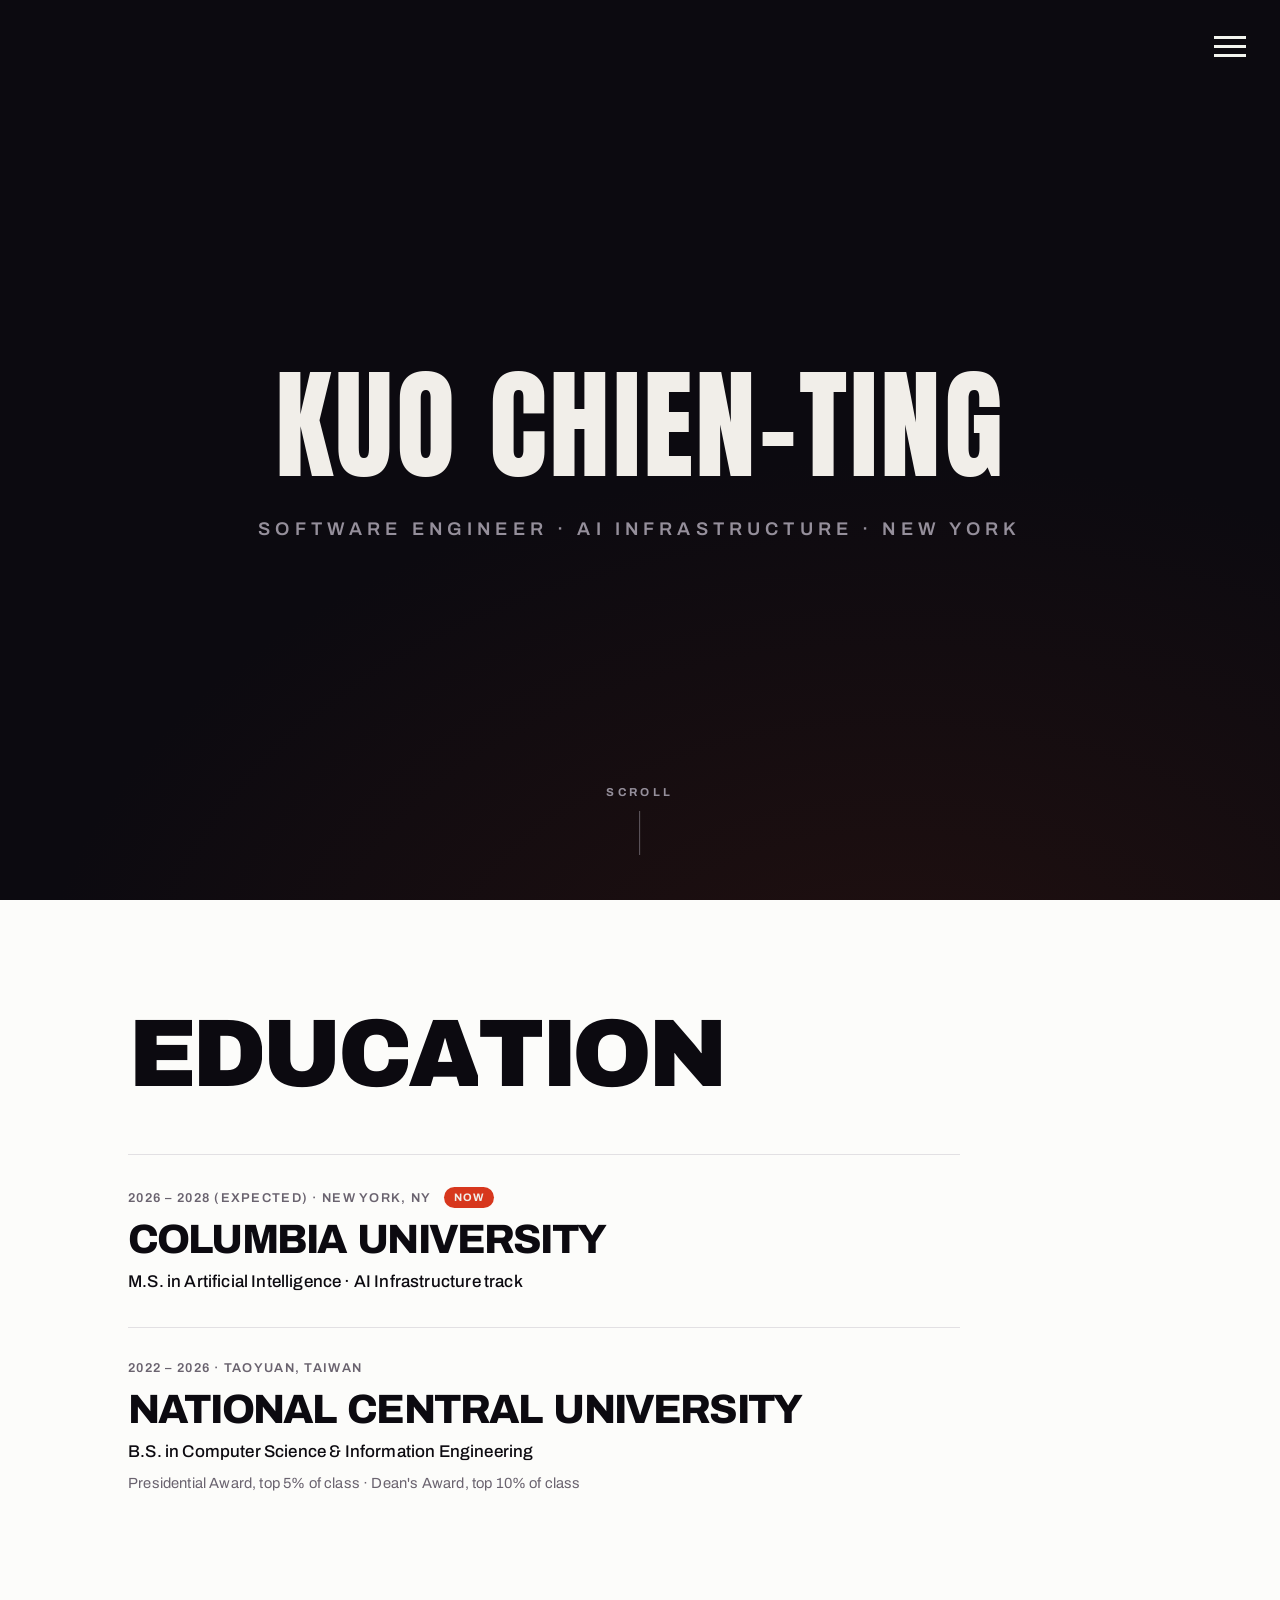
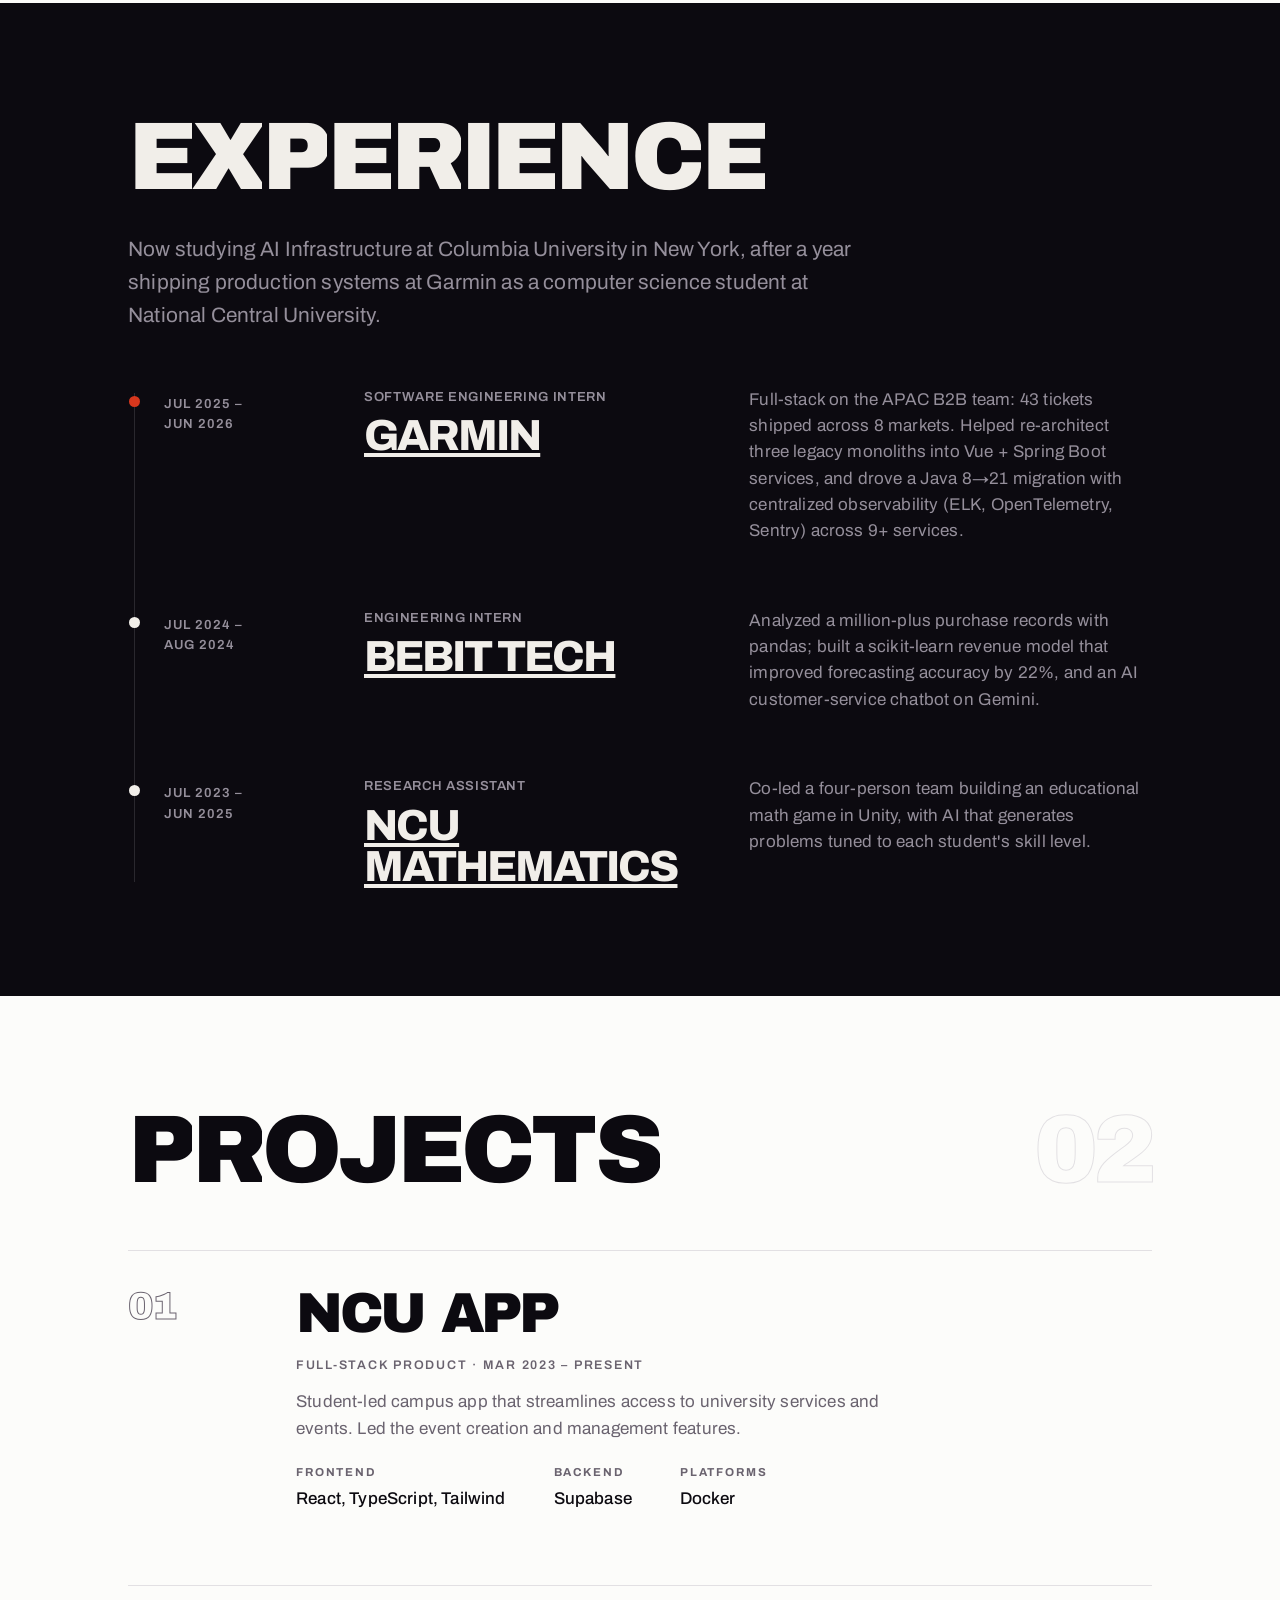
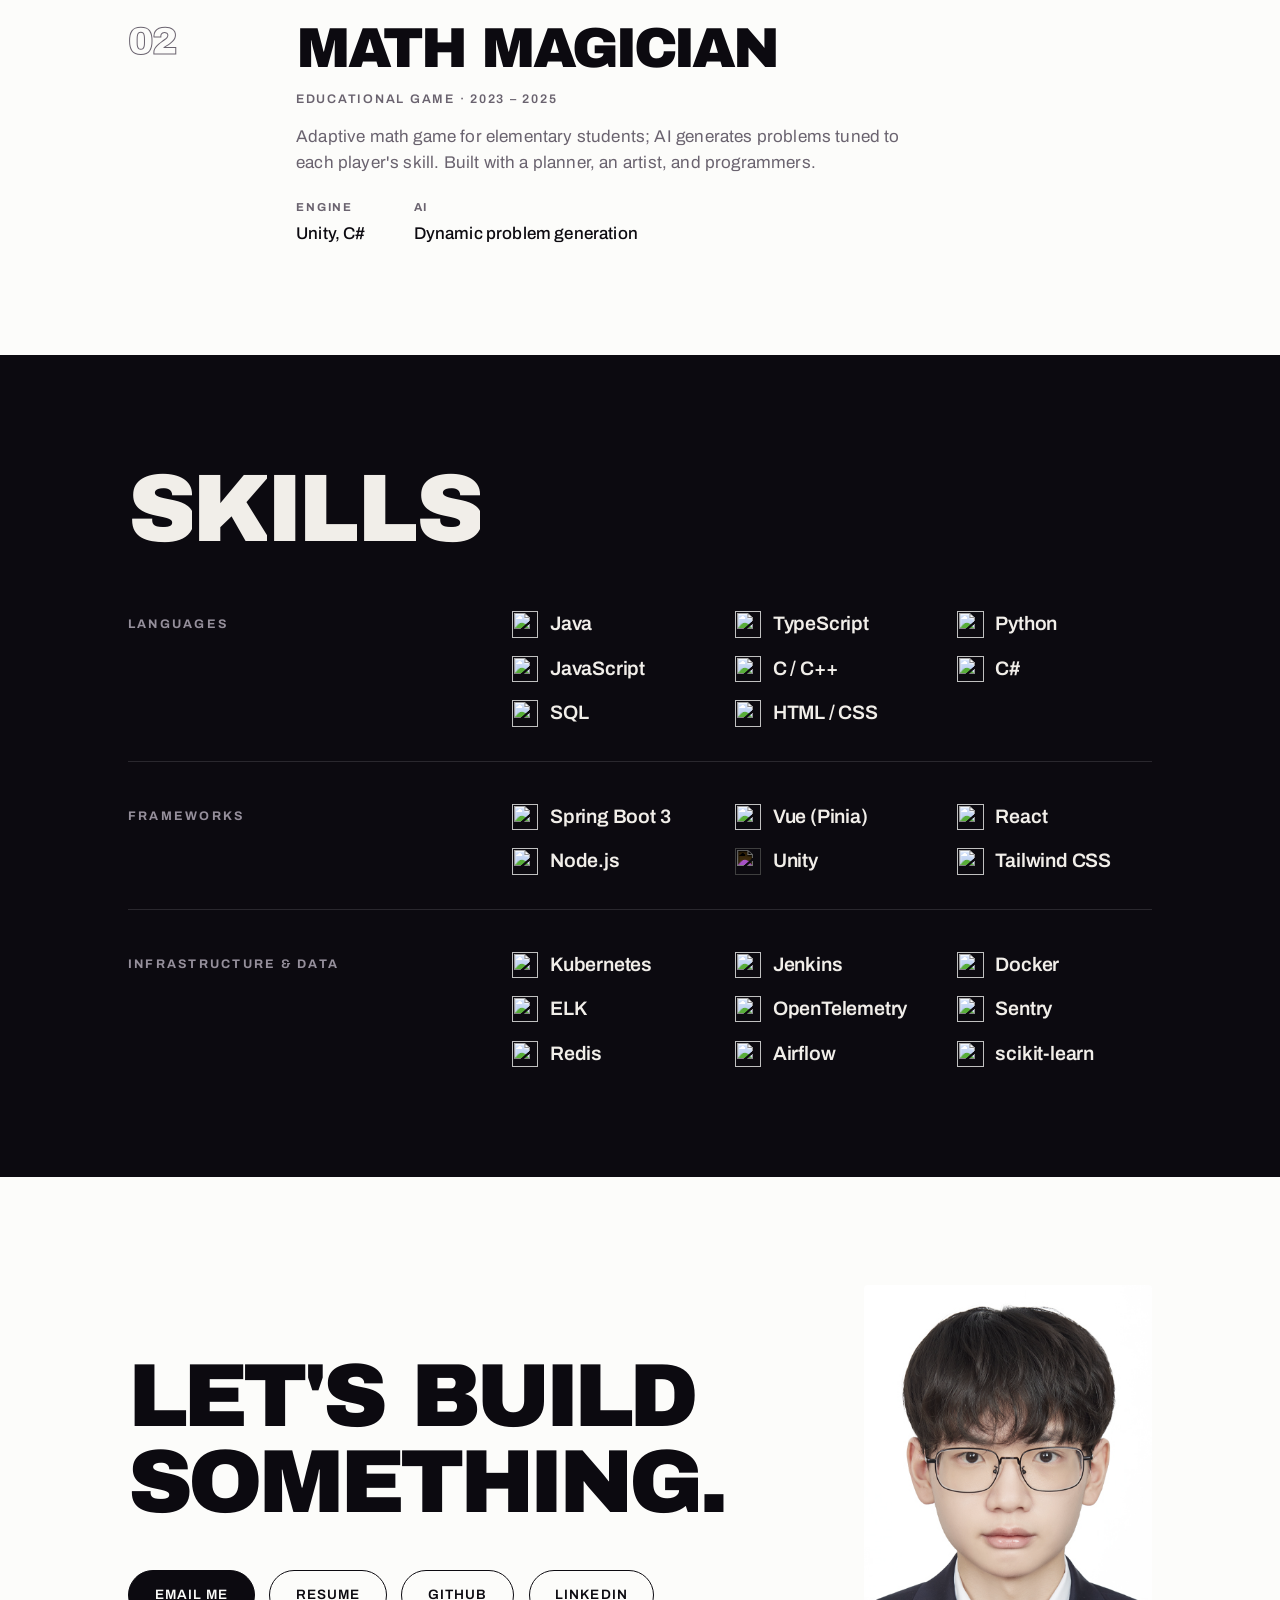
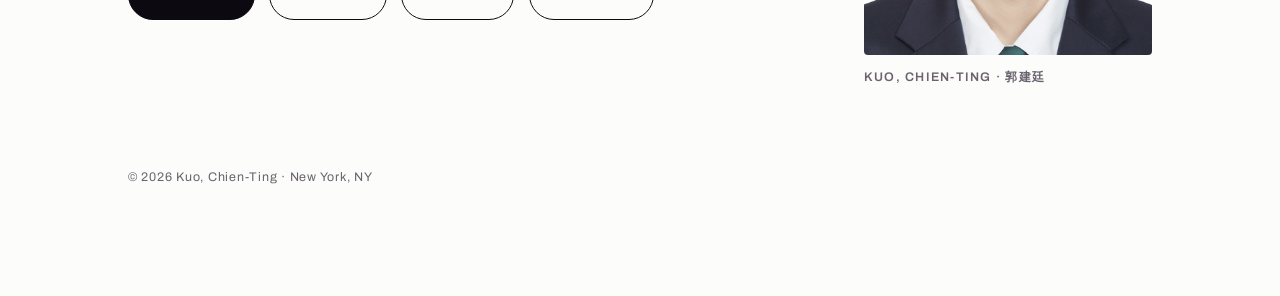
==== index.html @ 5fbfe97f "Add personal profile site Minimal type-driven single-page portfolio (Anton + Archivo, dark/light sec" ====
<!DOCTYPE html>
<html lang="en">
<head>
  <meta charset="UTF-8">
  <meta name="viewport" content="width=device-width, initial-scale=1.0">
  <title>Kuo Chien-Ting · Software Engineer</title>
  <meta name="description" content="Portfolio of Kuo, Chien-Ting (Nelson): M.S. in AI student at Columbia University (AI Infrastructure), previously full-stack engineer at Garmin APAC B2B.">
  <link rel="preconnect" href="https://fonts.googleapis.com">
  <link rel="preconnect" href="https://fonts.gstatic.com" crossorigin>
  <link href="https://fonts.googleapis.com/css2?family=Anton&family=Archivo:wght@400;500;600;700;800;900&display=swap" rel="stylesheet">
  <link rel="stylesheet" href="css/style.css">
</head>
<body>

  <!-- ============ NAV ============ -->
  <button class="nav-toggle" type="button" aria-label="Open navigation menu" aria-expanded="false" aria-controls="nav-drawer">
    <span></span><span></span><span></span>
  </button>
  <div class="nav-overlay" hidden></div>
  <aside class="nav-drawer" id="nav-drawer" aria-label="Site navigation">
    <p class="nav-drawer-kicker">Menu</p>
    <nav class="nav-links">
      <a href="#top">Home</a>
      <a href="#education">Education</a>
      <a href="#experience">Experience</a>
      <a href="#projects">Projects</a>
      <a href="#skills">Skills</a>
      <a href="#contact">Contact</a>
    </nav>
    <div class="nav-drawer-foot">
      <a class="nav-resume" href="assets/resume.pdf" download="Kuo-Chien-Ting-Resume.pdf">Resume (PDF)</a>
      <div class="nav-socials">
        <a href="https://github.com/NelsonKCT" target="_blank" rel="noopener">GitHub</a>
        <a href="https://www.linkedin.com/in/chien-ting-kuo" target="_blank" rel="noopener">LinkedIn</a>
      </div>
    </div>
  </aside>

  <!-- ============ HERO ============ -->
  <header class="hero" id="top">
    <h1 class="hero-title">
      <span class="hero-title-text">Kuo&nbsp;Chien-Ting</span>
      <span class="hero-bar hero-bar-accent" aria-hidden="true"></span>
      <span class="hero-bar hero-bar-main" aria-hidden="true"></span>
    </h1>
    <p class="hero-subtitle"><span class="hero-subtitle-text">Software Engineer &middot; AI Infrastructure &middot; New York</span></p>
    <a class="hero-scroll-hint" href="#education">Scroll<span class="hero-scroll-line" aria-hidden="true"></span></a>
  </header>

  <!-- ============ EDUCATION ============ -->
  <section class="section" id="education">
    <div class="section-inner">
      <h2 class="section-title reveal" data-roll>Education</h2>
      <div class="education-grid">
        <div class="education-entries">
          <article class="edu-item reveal">
            <p class="edu-dates">2026 &ndash; 2028 (Expected) &middot; New York, NY <span class="edu-now">Now</span></p>
            <h3>Columbia University</h3>
            <p class="edu-degree">M.S. in Artificial Intelligence &middot; AI Infrastructure track</p>
          </article>
          <article class="edu-item reveal">
            <p class="edu-dates">2022 &ndash; 2026 &middot; Taoyuan, Taiwan</p>
            <h3>National Central University</h3>
            <p class="edu-degree">B.S. in Computer Science &amp; Information Engineering</p>
            <p class="edu-notes">Presidential Award, top 5% of class &middot; Dean's Award, top 10% of class</p>
          </article>
        </div>
      </div>
    </div>
  </section>

  <!-- ============ EXPERIENCE ============ -->
  <section class="section section-dark" id="experience">
    <div class="section-inner">
      <h2 class="section-title reveal" data-roll>Experience</h2>
      <p class="section-lead reveal">Now studying AI Infrastructure at Columbia University in New York, after a year shipping production systems at Garmin as a computer science student at National Central University.</p>

      <ol class="timeline">
        <li class="timeline-item reveal">
          <p class="timeline-dates">Jul 2025 &ndash;<br>Jun 2026</p>
          <div class="timeline-role">
            <p class="timeline-label">Software Engineering Intern</p>
            <h3><a href="https://www.garmin.com.tw/" target="_blank" rel="noopener">Garmin</a></h3>
          </div>
          <p class="timeline-summary">Full-stack on the APAC B2B team: 43 tickets shipped across 8 markets. Helped re-architect three legacy monoliths into Vue + Spring Boot services, and drove a Java 8&rarr;21 migration with centralized observability (ELK, OpenTelemetry, Sentry) across 9+ services.</p>
        </li>
        <li class="timeline-item reveal">
          <p class="timeline-dates">Jul 2024 &ndash;<br>Aug 2024</p>
          <div class="timeline-role">
            <p class="timeline-label">Engineering Intern</p>
            <h3><a href="https://www.bebit-tech.com/" target="_blank" rel="noopener">beBit TECH</a></h3>
          </div>
          <p class="timeline-summary">Analyzed a million-plus purchase records with pandas; built a scikit-learn revenue model that improved forecasting accuracy by 22%, and an AI customer-service chatbot on Gemini.</p>
        </li>
        <li class="timeline-item reveal">
          <p class="timeline-dates">Jul 2023 &ndash;<br>Jun 2025</p>
          <div class="timeline-role">
            <p class="timeline-label">Research Assistant</p>
            <h3><a href="https://emath.math.ncu.edu.tw/e_school/" target="_blank" rel="noopener">NCU Mathematics</a></h3>
          </div>
          <p class="timeline-summary">Co-led a four-person team building an educational math game in Unity, with AI that generates problems tuned to each student's skill level.</p>
        </li>
      </ol>
    </div>
  </section>

  <!-- ============ PROJECTS ============ -->
  <section class="section" id="projects">
    <div class="section-inner">
      <div class="projects-header">
        <h2 class="section-title reveal" data-roll>Projects</h2>
        <span class="projects-count" aria-hidden="true">02</span>
      </div>

      <ol class="projects-list">
        <li class="project reveal">
          <span class="project-number" aria-hidden="true">01</span>
          <div class="project-main">
            <h3><a href="https://github.com/NCUAppTeam/NCU-App" target="_blank" rel="noopener">NCU APP</a></h3>
            <p class="project-meta">Full-Stack Product &middot; Mar 2023 &ndash; Present</p>
            <p class="project-summary">Student-led campus app that streamlines access to university services and events. Led the event creation and management features.</p>
            <dl class="project-stack">
              <div><dt>Frontend</dt><dd>React, TypeScript, Tailwind</dd></div>
              <div><dt>Backend</dt><dd>Supabase</dd></div>
              <div><dt>Platforms</dt><dd>Docker</dd></div>
            </dl>
          </div>
        </li>
        <li class="project reveal">
          <span class="project-number" aria-hidden="true">02</span>
          <div class="project-main">
            <h3><a href="https://github.com/Cobra30621/MathQuestionGame" target="_blank" rel="noopener">Math Magician</a></h3>
            <p class="project-meta">Educational Game &middot; 2023 &ndash; 2025</p>
            <p class="project-summary">Adaptive math game for elementary students; AI generates problems tuned to each player's skill. Built with a planner, an artist, and programmers.</p>
            <dl class="project-stack">
              <div><dt>Engine</dt><dd>Unity, C#</dd></div>
              <div><dt>AI</dt><dd>Dynamic problem generation</dd></div>
            </dl>
          </div>
        </li>
      </ol>
    </div>
  </section>

  <!-- ============ SKILLS ============ -->
  <section class="section section-dark" id="skills">
    <div class="section-inner">
      <h2 class="section-title reveal" data-roll>Skills</h2>
      <div class="skills-groups">
        <div class="skills-group reveal">
          <h3 class="skills-group-label">Languages</h3>
          <ul class="skills-list">
            <li><img class="skill-icon" src="https://cdn.jsdelivr.net/gh/devicons/devicon@latest/icons/java/java-original.svg" alt="" loading="lazy">Java</li>
            <li><img class="skill-icon" src="https://cdn.jsdelivr.net/gh/devicons/devicon@latest/icons/typescript/typescript-original.svg" alt="" loading="lazy">TypeScript</li>
            <li><img class="skill-icon" src="https://cdn.jsdelivr.net/gh/devicons/devicon@latest/icons/python/python-original.svg" alt="" loading="lazy">Python</li>
            <li><img class="skill-icon" src="https://cdn.jsdelivr.net/gh/devicons/devicon@latest/icons/javascript/javascript-original.svg" alt="" loading="lazy">JavaScript</li>
            <li><img class="skill-icon" src="https://cdn.jsdelivr.net/gh/devicons/devicon@latest/icons/cplusplus/cplusplus-original.svg" alt="" loading="lazy">C / C++</li>
            <li><img class="skill-icon" src="https://cdn.jsdelivr.net/gh/devicons/devicon@latest/icons/csharp/csharp-original.svg" alt="" loading="lazy">C#</li>
            <li><img class="skill-icon" src="https://cdn.jsdelivr.net/gh/devicons/devicon@latest/icons/postgresql/postgresql-original.svg" alt="" loading="lazy">SQL</li>
            <li><img class="skill-icon" src="https://cdn.jsdelivr.net/gh/devicons/devicon@latest/icons/html5/html5-original.svg" alt="" loading="lazy">HTML / CSS</li>
          </ul>
        </div>
        <div class="skills-group reveal">
          <h3 class="skills-group-label">Frameworks</h3>
          <ul class="skills-list">
            <li><img class="skill-icon" src="https://cdn.jsdelivr.net/gh/devicons/devicon@latest/icons/spring/spring-original.svg" alt="" loading="lazy">Spring Boot 3</li>
            <li><img class="skill-icon" src="https://cdn.jsdelivr.net/gh/devicons/devicon@latest/icons/vuejs/vuejs-original.svg" alt="" loading="lazy">Vue (Pinia)</li>
            <li><img class="skill-icon" src="https://cdn.jsdelivr.net/gh/devicons/devicon@latest/icons/react/react-original.svg" alt="" loading="lazy">React</li>
            <li><img class="skill-icon" src="https://cdn.jsdelivr.net/gh/devicons/devicon@latest/icons/nodejs/nodejs-original.svg" alt="" loading="lazy">Node.js</li>
            <li><img class="skill-icon icon-invert" src="https://cdn.jsdelivr.net/gh/devicons/devicon@latest/icons/unity/unity-original.svg" alt="" loading="lazy">Unity</li>
            <li><img class="skill-icon" src="https://cdn.jsdelivr.net/gh/devicons/devicon@latest/icons/tailwindcss/tailwindcss-original.svg" alt="" loading="lazy">Tailwind CSS</li>
          </ul>
        </div>
        <div class="skills-group reveal">
          <h3 class="skills-group-label">Infrastructure &amp; Data</h3>
          <ul class="skills-list">
            <li><img class="skill-icon" src="https://cdn.jsdelivr.net/gh/devicons/devicon@latest/icons/kubernetes/kubernetes-original.svg" alt="" loading="lazy">Kubernetes</li>
            <li><img class="skill-icon" src="https://cdn.jsdelivr.net/gh/devicons/devicon@latest/icons/jenkins/jenkins-original.svg" alt="" loading="lazy">Jenkins</li>
            <li><img class="skill-icon" src="https://cdn.jsdelivr.net/gh/devicons/devicon@latest/icons/docker/docker-original.svg" alt="" loading="lazy">Docker</li>
            <li><img class="skill-icon" src="https://cdn.jsdelivr.net/gh/devicons/devicon@latest/icons/elasticsearch/elasticsearch-original.svg" alt="" loading="lazy">ELK</li>
            <li><img class="skill-icon" src="https://cdn.jsdelivr.net/gh/devicons/devicon@latest/icons/opentelemetry/opentelemetry-original.svg" alt="" loading="lazy">OpenTelemetry</li>
            <li><img class="skill-icon" src="https://cdn.jsdelivr.net/gh/devicons/devicon@latest/icons/sentry/sentry-original.svg" alt="" loading="lazy">Sentry</li>
            <li><img class="skill-icon" src="https://cdn.jsdelivr.net/gh/devicons/devicon@latest/icons/redis/redis-original.svg" alt="" loading="lazy">Redis</li>
            <li><img class="skill-icon" src="https://cdn.jsdelivr.net/gh/devicons/devicon@latest/icons/apacheairflow/apacheairflow-original.svg" alt="" loading="lazy">Airflow</li>
            <li><img class="skill-icon" src="https://cdn.jsdelivr.net/gh/devicons/devicon@latest/icons/scikitlearn/scikitlearn-original.svg" alt="" loading="lazy">scikit-learn</li>
          </ul>
        </div>
      </div>
    </div>
  </section>

  <!-- ============ CONTACT ============ -->
  <section class="section" id="contact">
    <div class="section-inner contact-inner">
      <div class="contact-grid">
        <div class="contact-copy">
          <h2 class="contact-title reveal">Let's build<br>something.</h2>
          <div class="contact-actions reveal">
            <a class="button button-solid" href="mailto:nelsonkuo0430@gmail.com">Email me</a>
            <a class="button" href="assets/resume.pdf" download="Kuo-Chien-Ting-Resume.pdf">Resume</a>
            <a class="button" href="https://github.com/NelsonKCT" target="_blank" rel="noopener">GitHub</a>
            <a class="button" href="https://www.linkedin.com/in/chien-ting-kuo" target="_blank" rel="noopener">LinkedIn</a>
          </div>
        </div>
        <figure class="contact-photo reveal">
          <img src="assets/nelson.jpg" alt="Portrait of Kuo, Chien-Ting" width="413" height="531" loading="lazy">
          <figcaption>Kuo, Chien-Ting &middot; 郭建廷</figcaption>
        </figure>
      </div>
      <p class="contact-fine">&copy; 2026 Kuo, Chien-Ting &middot; New York, NY</p>
    </div>
  </section>

<script src="js/main.js"></script>
</body>
</html>
---- css/style.css ----
/* ==========================================================================
   Nelson Kuo — minimal type-driven portfolio
   Aesthetic reference: newtonyuan.com (Anton display, grotesque body,
   black/white section rhythm, single red accent). See DESIGN.md.
   ========================================================================== */

:root {
  --bg: #fdfdfc;
  --bg: oklch(99% 0.002 85);
  --ink: #0e0c12;
  --ink: oklch(15% 0.012 300);
  --text: #6c6572;
  --text: oklch(51% 0.02 310);
  --border: #e6e4e8;
  --border: oklch(91% 0.004 310);

  --dark-bg: #0e0c12;
  --dark-bg: oklch(15% 0.012 300);
  --dark-ink: #f1efe9;
  --dark-ink: oklch(95% 0.008 85);
  --dark-text: #9b95a3;
  --dark-text: oklch(66% 0.018 310);
  --dark-border: #2c2a33;
  --dark-border: oklch(28% 0.012 300);

  --accent: #d63917;
  --accent: oklch(58% 0.2 32);

  --font-display: "Anton", "Archivo", sans-serif;
  --font-sans: "Archivo", "Helvetica Neue", sans-serif;

  --gutter: clamp(1.25rem, 5vw, 5rem);
  --ease-out-quint: cubic-bezier(0.22, 1, 0.36, 1);
}

* { margin: 0; padding: 0; box-sizing: border-box; }

html { scroll-behavior: smooth; }

body {
  background: var(--bg);
  color: var(--text);
  font-family: var(--font-sans);
  font-size: 1.0625rem;
  line-height: 1.55;
  letter-spacing: 0.01em;
  -webkit-font-smoothing: antialiased;
}

a { color: inherit; }

::selection { background: var(--accent); color: var(--dark-ink); }

/* ==========================================================================
   Nav — hamburger + right drawer
   ========================================================================== */

.nav-toggle {
  position: fixed;
  top: 18px;
  right: 22px;
  z-index: 40;
  width: 56px;
  height: 56px;
  background: none;
  border: 0;
  cursor: pointer;
  mix-blend-mode: difference;
}

.nav-toggle span {
  position: absolute;
  left: 50%;
  width: 32px;
  height: 3px;
  background: #fff;
  transform: translateX(-50%);
  transition: top 0.22s var(--ease-out-quint), transform 0.22s var(--ease-out-quint), opacity 0.18s;
}

.nav-toggle span:nth-child(1) { top: 18px; }
.nav-toggle span:nth-child(2) { top: 27px; }
.nav-toggle span:nth-child(3) { top: 36px; }

.nav-toggle.is-open span:nth-child(1) { top: 27px; transform: translateX(-50%) rotate(45deg); }
.nav-toggle.is-open span:nth-child(2) { opacity: 0; }
.nav-toggle.is-open span:nth-child(3) { top: 27px; transform: translateX(-50%) rotate(-45deg); }

.nav-overlay {
  position: fixed;
  inset: 0;
  z-index: 30;
  background: rgba(8, 6, 13, 0.35);
  opacity: 0;
  pointer-events: none;
  transition: opacity 0.28s;
}

.nav-overlay.is-open { opacity: 1; pointer-events: auto; }

.nav-drawer {
  position: fixed;
  top: 0;
  right: 0;
  bottom: 0;
  z-index: 35;
  width: min(23rem, 88vw);
  background: var(--bg);
  border-left: 1px solid var(--border);
  display: flex;
  flex-direction: column;
  justify-content: center;
  gap: 2.5rem;
  padding: 6rem 2.25rem 2.25rem;
  transform: translateX(100%);
  transition: transform 0.34s cubic-bezier(0.76, 0, 0.24, 1);
  visibility: hidden;
}

.nav-drawer.is-open {
  transform: translateX(0);
  visibility: visible;
  box-shadow: -24px 0 48px rgba(8, 6, 13, 0.12);
}

.nav-drawer-kicker {
  font-size: 0.72rem;
  font-weight: 600;
  letter-spacing: 0.2em;
  text-transform: uppercase;
}

.nav-links {
  display: flex;
  flex-direction: column;
  align-items: flex-start;
  gap: 0.9rem;
}

.nav-links a {
  font-weight: 800;
  font-size: clamp(1.6rem, 3vw, 2.1rem);
  line-height: 0.95;
  letter-spacing: -0.04em;
  text-transform: uppercase;
  text-decoration: none;
  color: var(--ink);
  transition: color 0.2s, transform 0.22s var(--ease-out-quint);
}

.nav-links a:hover { color: var(--accent); transform: translateX(6px); }

.nav-drawer-foot {
  display: flex;
  flex-direction: column;
  gap: 0.8rem;
  border-top: 1px solid var(--border);
  padding-top: 1.5rem;
}

.nav-resume {
  color: var(--ink);
  font-weight: 600;
  font-size: 0.85rem;
  letter-spacing: 0.08em;
  text-transform: uppercase;
  text-decoration: none;
}

.nav-resume:hover { color: var(--accent); }

.nav-socials { display: flex; gap: 1.25rem; }

.nav-socials a {
  font-size: 0.8rem;
  letter-spacing: 0.06em;
  text-decoration: none;
}

.nav-socials a:hover { color: var(--accent); }

/* ==========================================================================
   Hero
   ========================================================================== */

.hero {
  min-height: 100svh;
  background:
    radial-gradient(90rem 60rem at 70% 115%, oklch(24% 0.05 32 / 0.55), transparent 60%),
    var(--dark-bg);
  display: flex;
  flex-direction: column;
  align-items: center;
  justify-content: center;
  gap: 1.4rem;
  position: relative;
  padding: 0 var(--gutter);
}

.hero-title {
  position: relative;
  display: inline-flex;
  overflow: hidden;
  font-family: var(--font-display);
  font-weight: 400;
  font-size: clamp(2.5rem, 9.5vw, 8.5rem);
  line-height: 1;
  letter-spacing: 0.02em;
  text-transform: uppercase;
  color: var(--dark-ink);
  padding: 0.06em 0.08em;
}

.hero-title-text { position: relative; z-index: 1; }

.hero-bar {
  position: absolute;
  inset: 0;
  transform: scaleX(0);
  transform-origin: left;
}

.hero-bar-main { z-index: 3; background: var(--dark-ink); }
.hero-bar-accent { z-index: 2; background: var(--accent); }

.hero-subtitle {
  overflow: hidden;
  font-size: clamp(0.8rem, 2vw, 1.15rem);
  font-weight: 600;
  letter-spacing: 0.28em;
  text-transform: uppercase;
  color: var(--dark-text);
  text-align: center;
}

.hero-subtitle-text { display: inline-block; }

.hero-scroll-hint {
  position: absolute;
  bottom: 44px;
  left: 50%;
  transform: translateX(-50%);
  display: inline-grid;
  justify-items: center;
  gap: 10px;
  color: var(--dark-text);
  font-size: 0.72rem;
  font-weight: 700;
  letter-spacing: 0.3em;
  text-transform: uppercase;
  text-decoration: none;
}

.hero-scroll-hint:hover { color: var(--dark-ink); }

.hero-scroll-line {
  width: 1px;
  height: 44px;
  background: currentColor;
  opacity: 0.6;
}

/* ==========================================================================
   Sections
   ========================================================================== */

.section { background: var(--bg); color: var(--text); }

/* dark sections remap the shared tokens so every component adapts */
.section-dark {
  --ink: var(--dark-ink);
  --text: var(--dark-text);
  --border: var(--dark-border);
  background: var(--dark-bg);
  color: var(--text);
}

.section-inner {
  max-width: 72rem;
  margin: 0 auto;
  padding: clamp(4.5rem, 12vh, 8.5rem) var(--gutter);
}

.section-title {
  font-weight: 900;
  font-size: clamp(2.8rem, 7.5vw, 6rem);
  line-height: 0.96;
  letter-spacing: -0.05em;
  word-spacing: 0.18em;
  text-transform: uppercase;
  color: var(--ink);
  margin-bottom: clamp(2.5rem, 6vh, 4.5rem);
}

/* per-character hover roll (spans injected by JS) */
.char-clip {
  display: inline-flex;
  overflow: hidden;
  height: 0.96em;
}

.char-inner {
  display: flex;
  flex-direction: column;
  align-items: flex-start;
  transform: translateY(0);
  transition: transform 0.28s cubic-bezier(0.76, 0, 0.24, 1);
  transition-delay: calc(var(--char-index) * 20ms);
}

.char-inner span { display: block; line-height: 0.96; }
.char-inner span:last-child { color: var(--accent); }

.section-title:hover .char-inner { transform: translateY(-100%); }

.section-lead {
  max-width: 46rem;
  font-size: clamp(1.05rem, 1rem + 0.4vw, 1.3rem);
  line-height: 1.6;
  margin: -1.5rem 0 clamp(2.5rem, 6vh, 4rem);
}

/* ==========================================================================
   Education
   ========================================================================== */

.education-grid { max-width: 52rem; }

.education-entries { display: grid; }

.edu-item {
  border-top: 1px solid var(--border);
  padding: clamp(1.5rem, 3.5vh, 2.25rem) 0;
}

.edu-item:last-child { padding-bottom: 0; }

.edu-dates {
  font-size: 0.8rem;
  font-weight: 600;
  letter-spacing: 0.1em;
  text-transform: uppercase;
  margin-bottom: 0.7rem;
}

.edu-now {
  display: inline-block;
  background: var(--accent);
  color: var(--dark-ink);
  font-size: 0.68rem;
  font-weight: 700;
  letter-spacing: 0.12em;
  padding: 0.15rem 0.6rem;
  border-radius: 999px;
  margin-left: 0.6rem;
  vertical-align: 1px;
}

.edu-item h3 {
  color: var(--ink);
  font-weight: 800;
  font-size: clamp(1.7rem, 3.2vw, 3rem);
  line-height: 0.96;
  letter-spacing: -0.045em;
  word-spacing: 0.12em;
  text-transform: uppercase;
}

.edu-degree { margin-top: 0.6rem; font-weight: 500; color: var(--ink); }

.edu-notes { margin-top: 0.4rem; font-size: 0.92rem; }

.education-photo figcaption,
.contact-photo figcaption {
  margin-top: 0.8rem;
  font-size: 0.78rem;
  font-weight: 600;
  letter-spacing: 0.1em;
  text-transform: uppercase;
}

.education-photo img,
.contact-photo img {
  display: block;
  width: 100%;
  height: auto;
  border-radius: 4px;
  filter: grayscale(28%);
}

/* ==========================================================================
   Skills
   ========================================================================== */

.skills-groups { display: grid; gap: 2.5rem; }

.skills-group {
  display: grid;
  grid-template-columns: minmax(13rem, 1fr) minmax(0, 2fr);
  gap: 1.5rem 4rem;
  padding-bottom: 2rem;
  border-bottom: 1px solid var(--border);
}

.skills-group:last-child { border-bottom: 0; padding-bottom: 0; }

.skills-group-label {
  font-size: 0.78rem;
  font-weight: 700;
  letter-spacing: 0.18em;
  text-transform: uppercase;
  color: var(--text);
  padding-top: 0.35rem;
}

.skills-list {
  list-style: none;
  display: grid;
  grid-template-columns: repeat(auto-fill, minmax(11.5rem, 1fr));
  gap: 0.9rem 1.75rem;
}

.skills-list li {
  color: var(--ink);
  font-weight: 600;
  font-size: clamp(1rem, 0.9rem + 0.4vw, 1.3rem);
  letter-spacing: -0.01em;
  min-width: 0;
  white-space: nowrap;
  display: flex;
  align-items: center;
  gap: 0.6em;
}

.skill-icon {
  width: 1.35em;
  height: 1.35em;
  flex: none;
  object-fit: contain;
}

.icon-invert { filter: invert(1); }

/* ==========================================================================
   Experience — timeline
   ========================================================================== */

.timeline {
  list-style: none;
  display: grid;
  gap: clamp(3rem, 7vh, 4.5rem);
  position: relative;
  padding-left: 2.25rem;
}

/* the line */
.timeline::before {
  content: "";
  position: absolute;
  top: 0.4rem;
  bottom: 0.4rem;
  left: 6px;
  width: 1px;
  background: var(--border);
}

.timeline-item {
  display: grid;
  grid-template-columns: minmax(7rem, 10rem) minmax(15rem, 1.2fr) minmax(0, 1.4fr);
  gap: 1.5rem 2.5rem;
  align-items: start;
  position: relative;
}

/* the dot */
.timeline-item::before {
  content: "";
  position: absolute;
  top: 0.55rem;
  left: calc(-2.25rem + 1px);
  width: 11px;
  height: 11px;
  border-radius: 999px;
  background: var(--ink);
}

.timeline-item:first-child::before { background: var(--accent); }

.timeline-dates {
  font-size: 0.82rem;
  font-weight: 600;
  letter-spacing: 0.08em;
  text-transform: uppercase;
  padding-top: 0.45rem;
}

.timeline-label {
  font-size: 0.82rem;
  font-weight: 600;
  letter-spacing: 0.05em;
  text-transform: uppercase;
  margin-bottom: 0.5rem;
}

.timeline-role h3 {
  color: var(--ink);
  font-weight: 800;
  font-size: clamp(1.8rem, 3.4vw, 3.2rem);
  line-height: 0.96;
  letter-spacing: -0.045em;
  text-transform: uppercase;
}

.timeline-summary { max-width: 34rem; }

/* ==========================================================================
   Projects
   ========================================================================== */

.projects-header {
  display: flex;
  align-items: flex-end;
  justify-content: space-between;
  gap: 2rem;
}

.projects-count {
  font-weight: 900;
  font-size: clamp(2.8rem, 7.5vw, 6rem);
  line-height: 0.96;
  letter-spacing: -0.05em;
  color: transparent;
  -webkit-text-stroke: 1px var(--border);
  margin-bottom: clamp(2.5rem, 6vh, 4.5rem);
}

.projects-list {
  list-style: none;
  display: grid;
  gap: clamp(3.5rem, 8vh, 5.5rem);
}

.project {
  display: grid;
  grid-template-columns: minmax(4rem, 8rem) minmax(0, 1fr);
  gap: 1rem 2.5rem;
  border-top: 1px solid var(--border);
  padding-top: clamp(1.75rem, 4vh, 2.75rem);
}

.project-number {
  font-weight: 900;
  font-size: clamp(1.6rem, 3vw, 2.6rem);
  line-height: 1;
  letter-spacing: -0.04em;
  color: transparent;
  -webkit-text-stroke: 1px var(--text);
}

.project-main { display: grid; gap: 0.9rem; justify-items: start; }

.project-main h3 {
  color: var(--ink);
  font-weight: 900;
  font-size: clamp(2rem, 4.4vw, 4.2rem);
  line-height: 0.96;
  letter-spacing: -0.06em;
  word-spacing: 0.18em;
  text-transform: uppercase;
}

.project-main h3 a { text-decoration: none; transition: color 0.2s; }
.project-main h3 a:hover { color: var(--accent); }

.project-meta {
  font-size: 0.78rem;
  font-weight: 600;
  letter-spacing: 0.14em;
  text-transform: uppercase;
}

.project-summary { max-width: 40rem; }

.project-stack {
  display: flex;
  flex-wrap: wrap;
  gap: 1rem 3rem;
  margin-top: 0.5rem;
}

.project-stack dt {
  font-size: 0.72rem;
  font-weight: 700;
  letter-spacing: 0.16em;
  text-transform: uppercase;
  margin-bottom: 0.25rem;
}

.project-stack dd { color: var(--ink); font-weight: 500; }

/* ==========================================================================
   Contact
   ========================================================================== */

.contact-inner { text-align: left; }

.contact-grid {
  display: grid;
  grid-template-columns: minmax(0, 1fr) minmax(13rem, 18rem);
  gap: clamp(2.5rem, 6vw, 5rem);
  align-items: center;
}

.contact-copy { align-self: center; }

.contact-photo { justify-self: end; width: 100%; }

.contact-title {
  color: var(--ink);
  font-weight: 900;
  font-size: clamp(2.6rem, 7vw, 6rem);
  line-height: 0.96;
  letter-spacing: -0.055em;
  word-spacing: 0.18em;
  text-transform: uppercase;
  margin-bottom: clamp(2rem, 5vh, 3.5rem);
}

.contact-actions {
  display: flex;
  flex-wrap: wrap;
  gap: 0.9rem;
}

.button {
  display: inline-block;
  padding: 0.85rem 1.6rem;
  border: 1px solid var(--ink);
  border-radius: 999px;
  color: var(--ink);
  font-weight: 600;
  font-size: 0.85rem;
  letter-spacing: 0.08em;
  text-transform: uppercase;
  text-decoration: none;
  transition: background-color 0.2s, color 0.2s, border-color 0.2s;
}

.button:hover { border-color: var(--accent); color: var(--accent); }

.button-solid { background: var(--ink); color: var(--bg); }

.button-solid:hover { background: var(--accent); border-color: var(--accent); color: var(--dark-ink); }

.contact-fine {
  margin-top: clamp(3.5rem, 9vh, 6rem);
  font-size: 0.78rem;
  letter-spacing: 0.06em;
}

/* ==========================================================================
   Motion
   ========================================================================== */

@media (prefers-reduced-motion: no-preference) {

  .reveal {
    opacity: 0;
    translate: 0 40px;
    transition: opacity 0.8s var(--ease-out-quint), translate 0.8s var(--ease-out-quint);
  }

  .reveal.in { opacity: 1; translate: 0 0; }

  /* hero choreography: accent bar sweeps, main bar follows, text appears */
  .hero-title-text { opacity: 0; animation: hero-text-in 0.01s linear 1.35s forwards; }
  .hero-bar-accent { animation: hero-bar-sweep 1.6s var(--ease-out-quint) 0.35s forwards; }
  .hero-bar-main { animation: hero-bar-sweep 1.3s var(--ease-out-quint) 0.55s forwards; }

  .hero-subtitle-text {
    opacity: 0;
    transform: translateY(110%);
    animation: hero-sub-rise 0.6s var(--ease-out-quint) 2s forwards;
  }

  .hero-scroll-hint {
    opacity: 0;
    animation: hero-hint-in 0.6s var(--ease-out-quint) 2.5s forwards;
  }

  .hero-scroll-line {
    transform-origin: top;
    animation: hero-line-pulse 2.2s var(--ease-out-quint) 3s infinite;
  }

  @keyframes hero-bar-sweep {
    0% { transform: scaleX(0); transform-origin: left; }
    48% { transform: scaleX(1); transform-origin: left; }
    52% { transform: scaleX(1); transform-origin: right; }
    100% { transform: scaleX(0); transform-origin: right; }
  }

  @keyframes hero-text-in { to { opacity: 1; } }

  @keyframes hero-sub-rise { to { opacity: 1; transform: translateY(0); } }

  @keyframes hero-hint-in { to { opacity: 1; } }

  @keyframes hero-line-pulse {
    0% { transform: scaleY(0); transform-origin: top; }
    45% { transform: scaleY(1); transform-origin: top; }
    55% { transform: scaleY(1); transform-origin: bottom; }
    100% { transform: scaleY(0); transform-origin: bottom; }
  }
}

@media (prefers-reduced-motion: reduce) {
  html { scroll-behavior: auto; }
}

/* ==========================================================================
   Responsive
   ========================================================================== */

@media (max-width: 1024px) {
  .timeline-item {
    grid-template-columns: minmax(7rem, 9rem) minmax(0, 1fr);
  }

  .timeline-summary { grid-column: 2; }
}

@media (max-width: 768px) {
  .contact-grid { grid-template-columns: 1fr; gap: 2.5rem; }
  .contact-photo { grid-row: 1; justify-self: start; width: min(13rem, 60%); }
}

@media (max-width: 640px) {
  .skills-group { grid-template-columns: 1fr; gap: 1rem; }

  .timeline { padding-left: 1.6rem; }
  .timeline-item { grid-template-columns: 1fr; gap: 0.8rem; }
  .timeline-item::before { left: calc(-1.6rem + 1px); }
  .timeline-dates { padding-top: 0; }
  .timeline-summary { grid-column: 1; }

  .project { grid-template-columns: 1fr; }
  .project-number { order: -1; }

  .projects-count { display: none; }

  .contact-actions { flex-direction: column; align-items: stretch; }
  .button { text-align: center; }
}
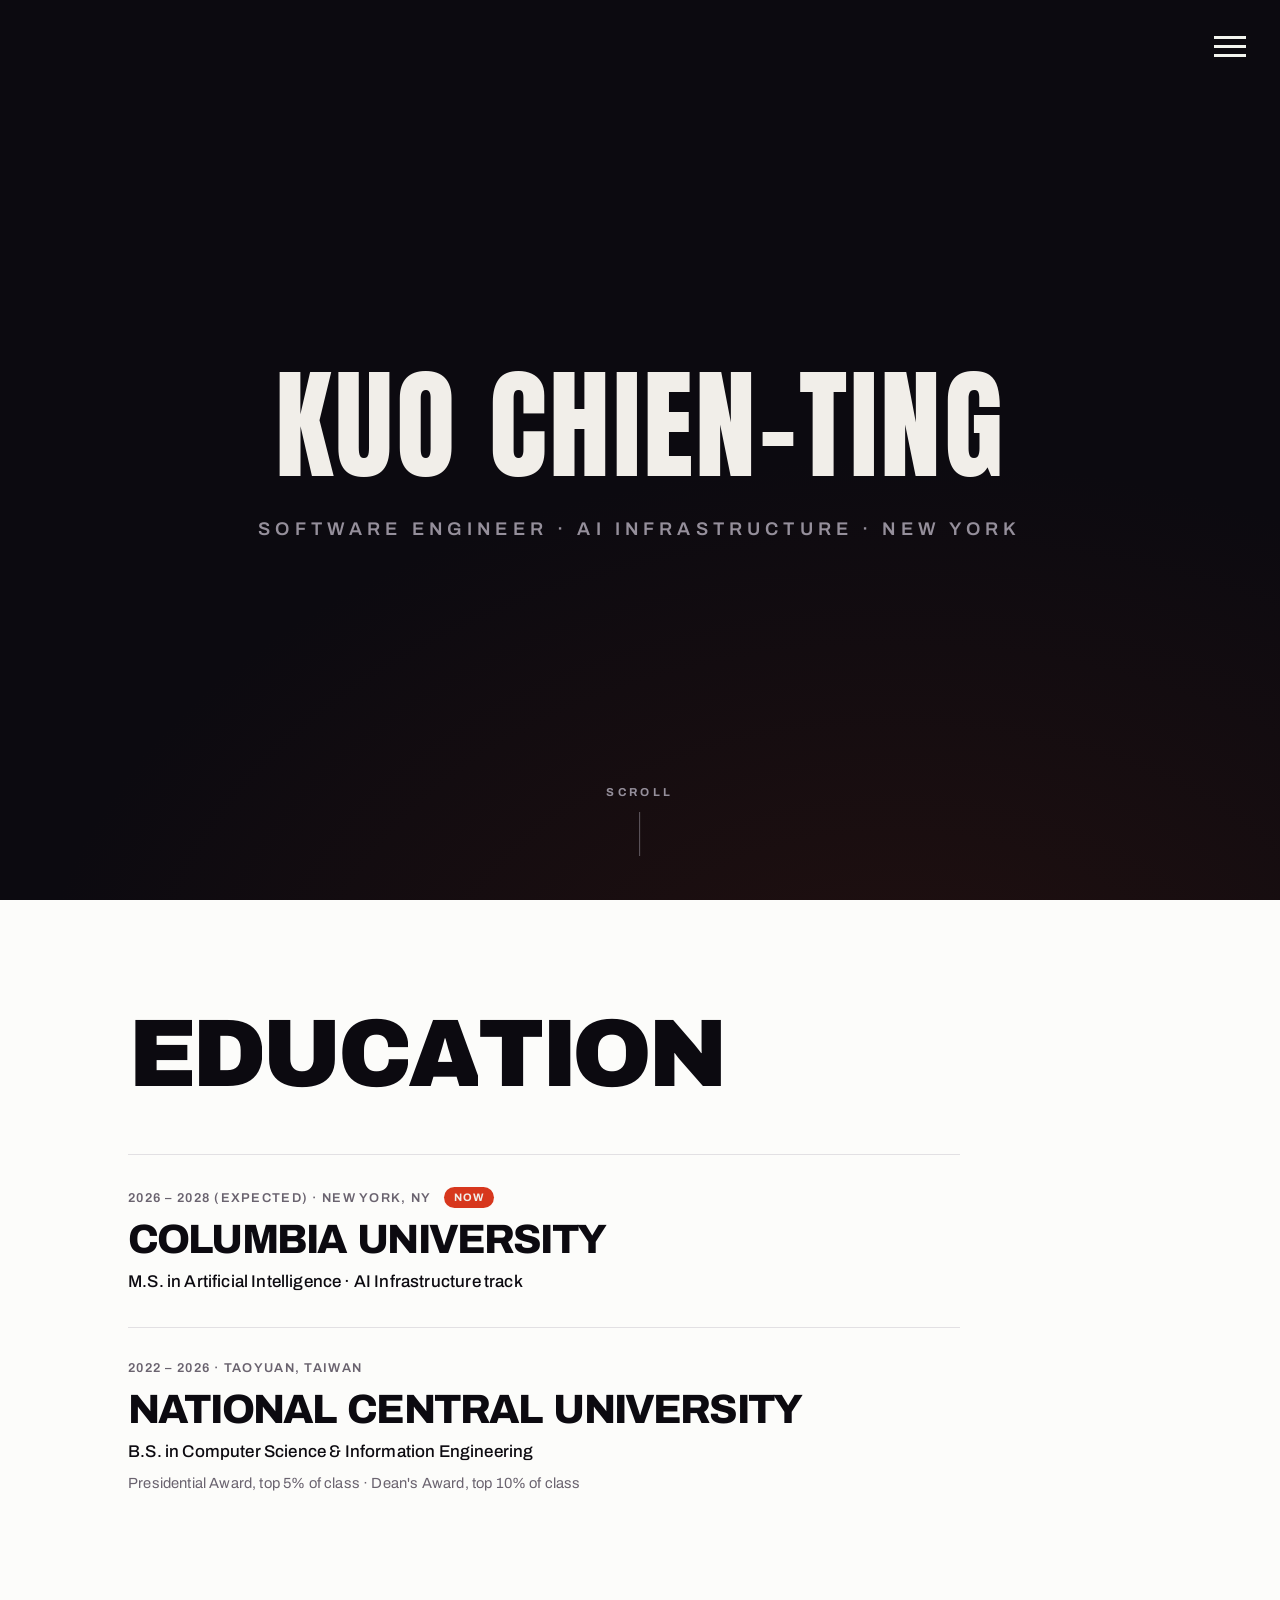
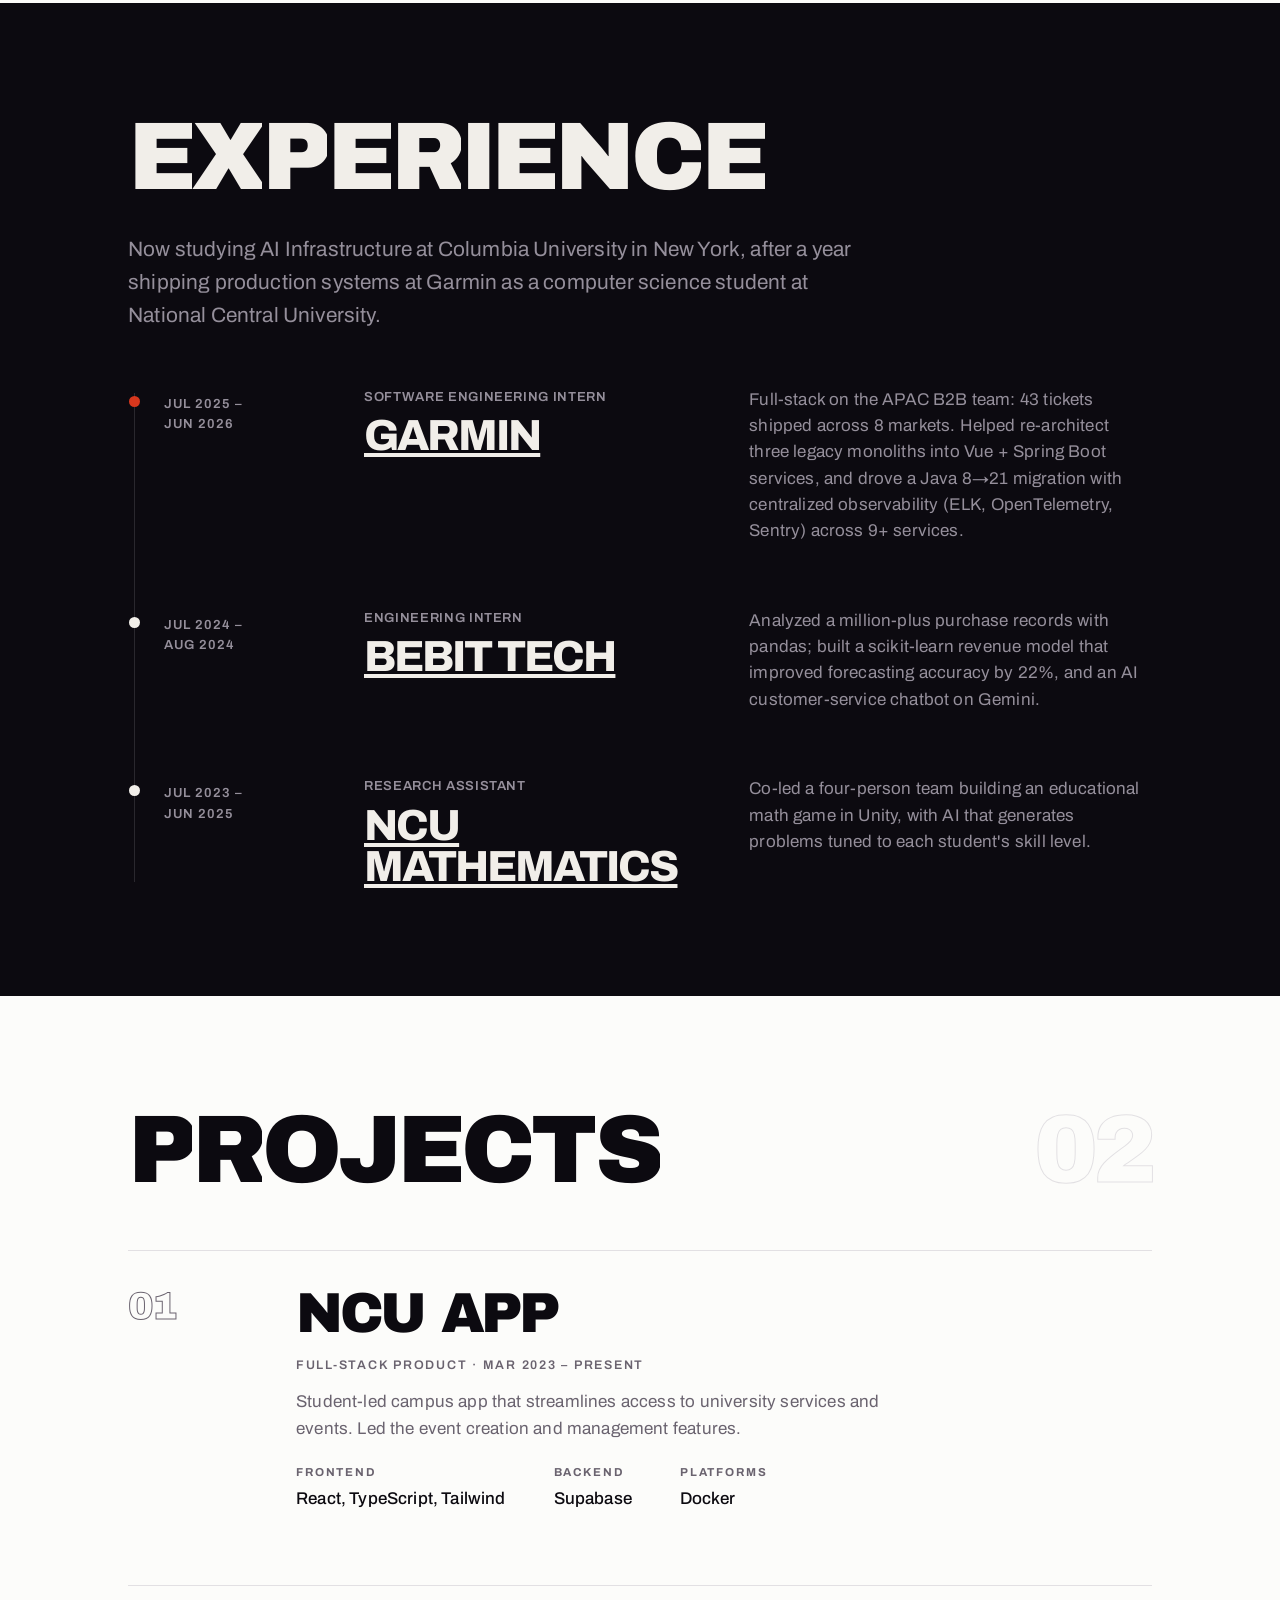
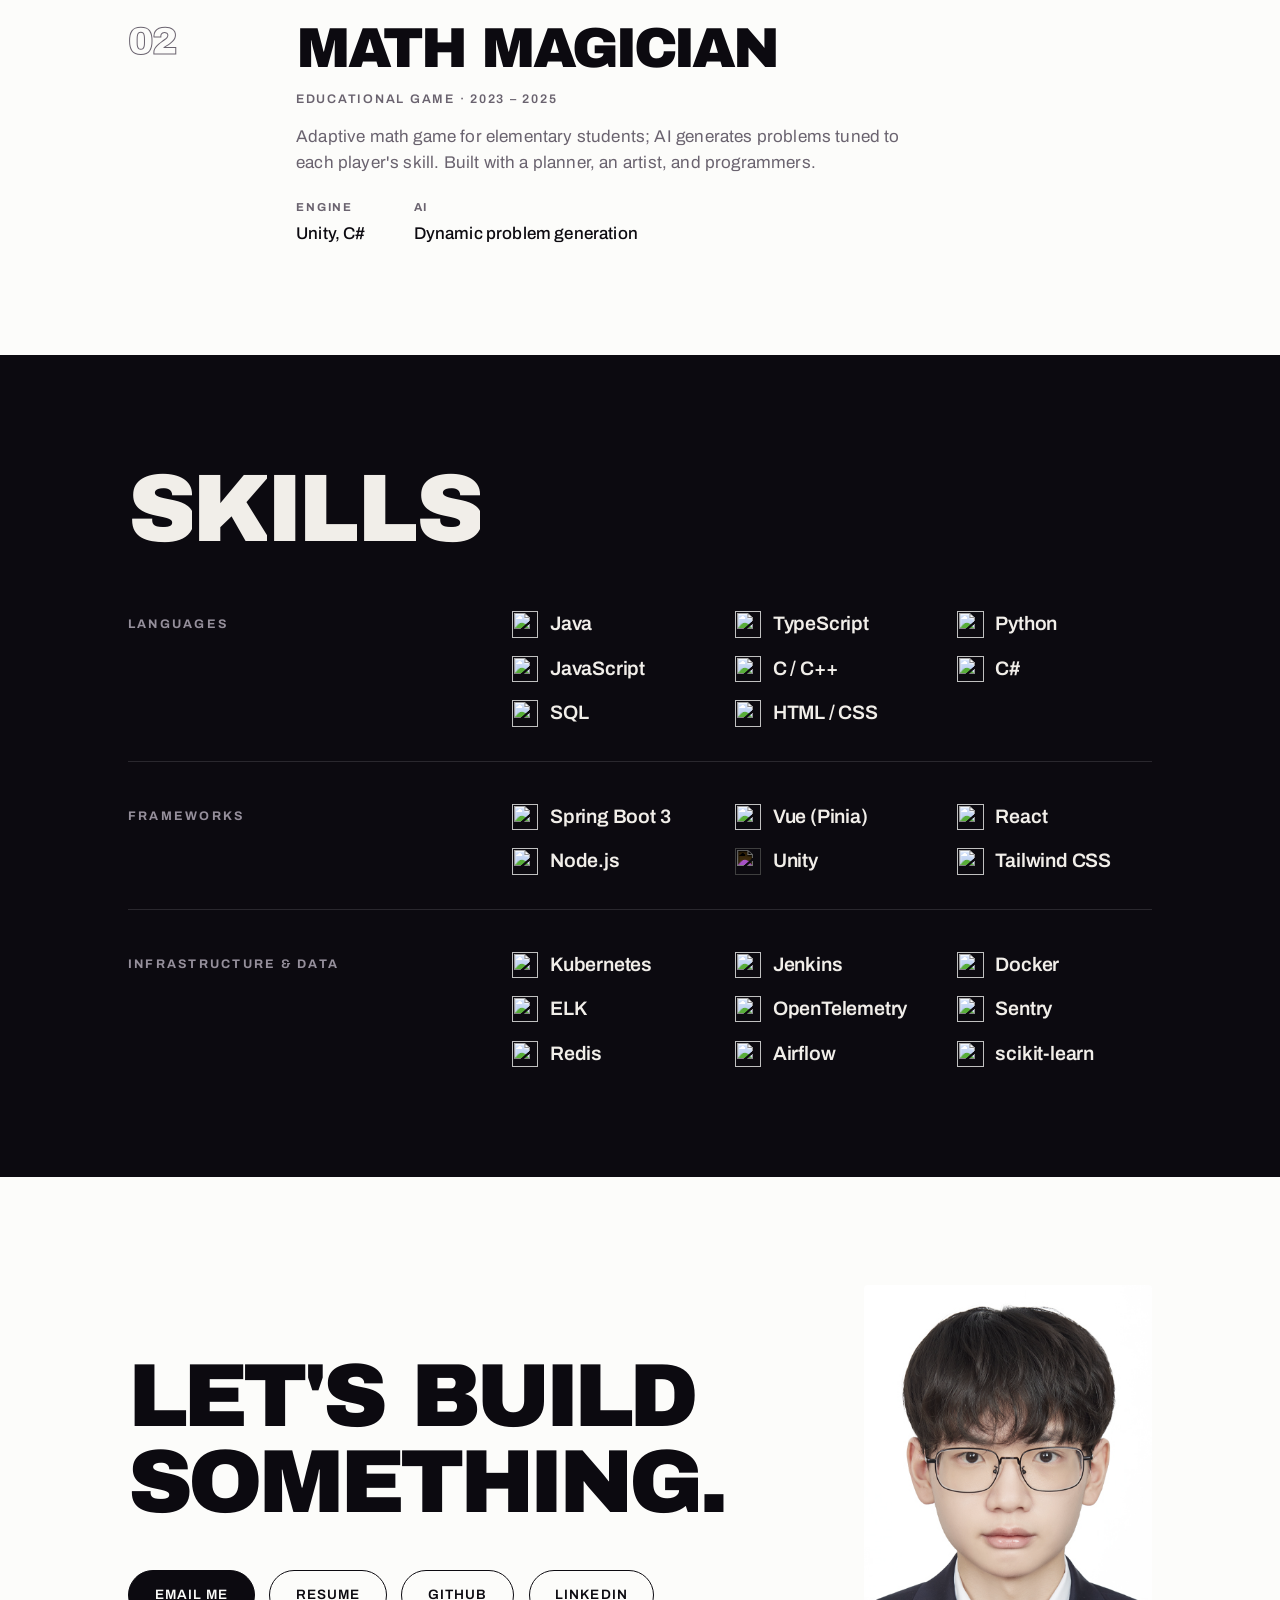
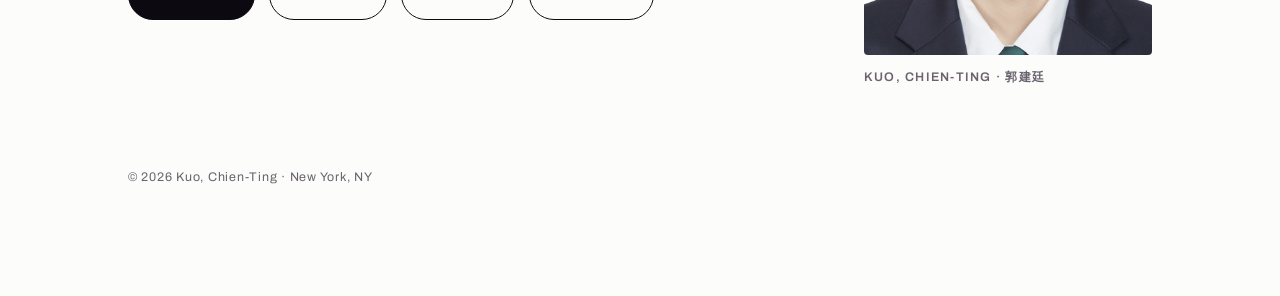
==== commit a85ac946: "revise linkedin url" ====
--- a/index.html
+++ b/index.html
@@ -199,7 +199,7 @@
             <a class="button button-solid" href="mailto:nelsonkuo0430@gmail.com">Email me</a>
             <a class="button" href="assets/resume.pdf" download="Kuo-Chien-Ting-Resume.pdf">Resume</a>
             <a class="button" href="https://github.com/NelsonKCT" target="_blank" rel="noopener">GitHub</a>
-            <a class="button" href="https://www.linkedin.com/in/chien-ting-kuo" target="_blank" rel="noopener">LinkedIn</a>
+            <a class="button" href="https://www.linkedin.com/in/chien-ting-kuo-4a348b316" target="_blank" rel="noopener">LinkedIn</a>
           </div>
         </div>
         <figure class="contact-photo reveal">
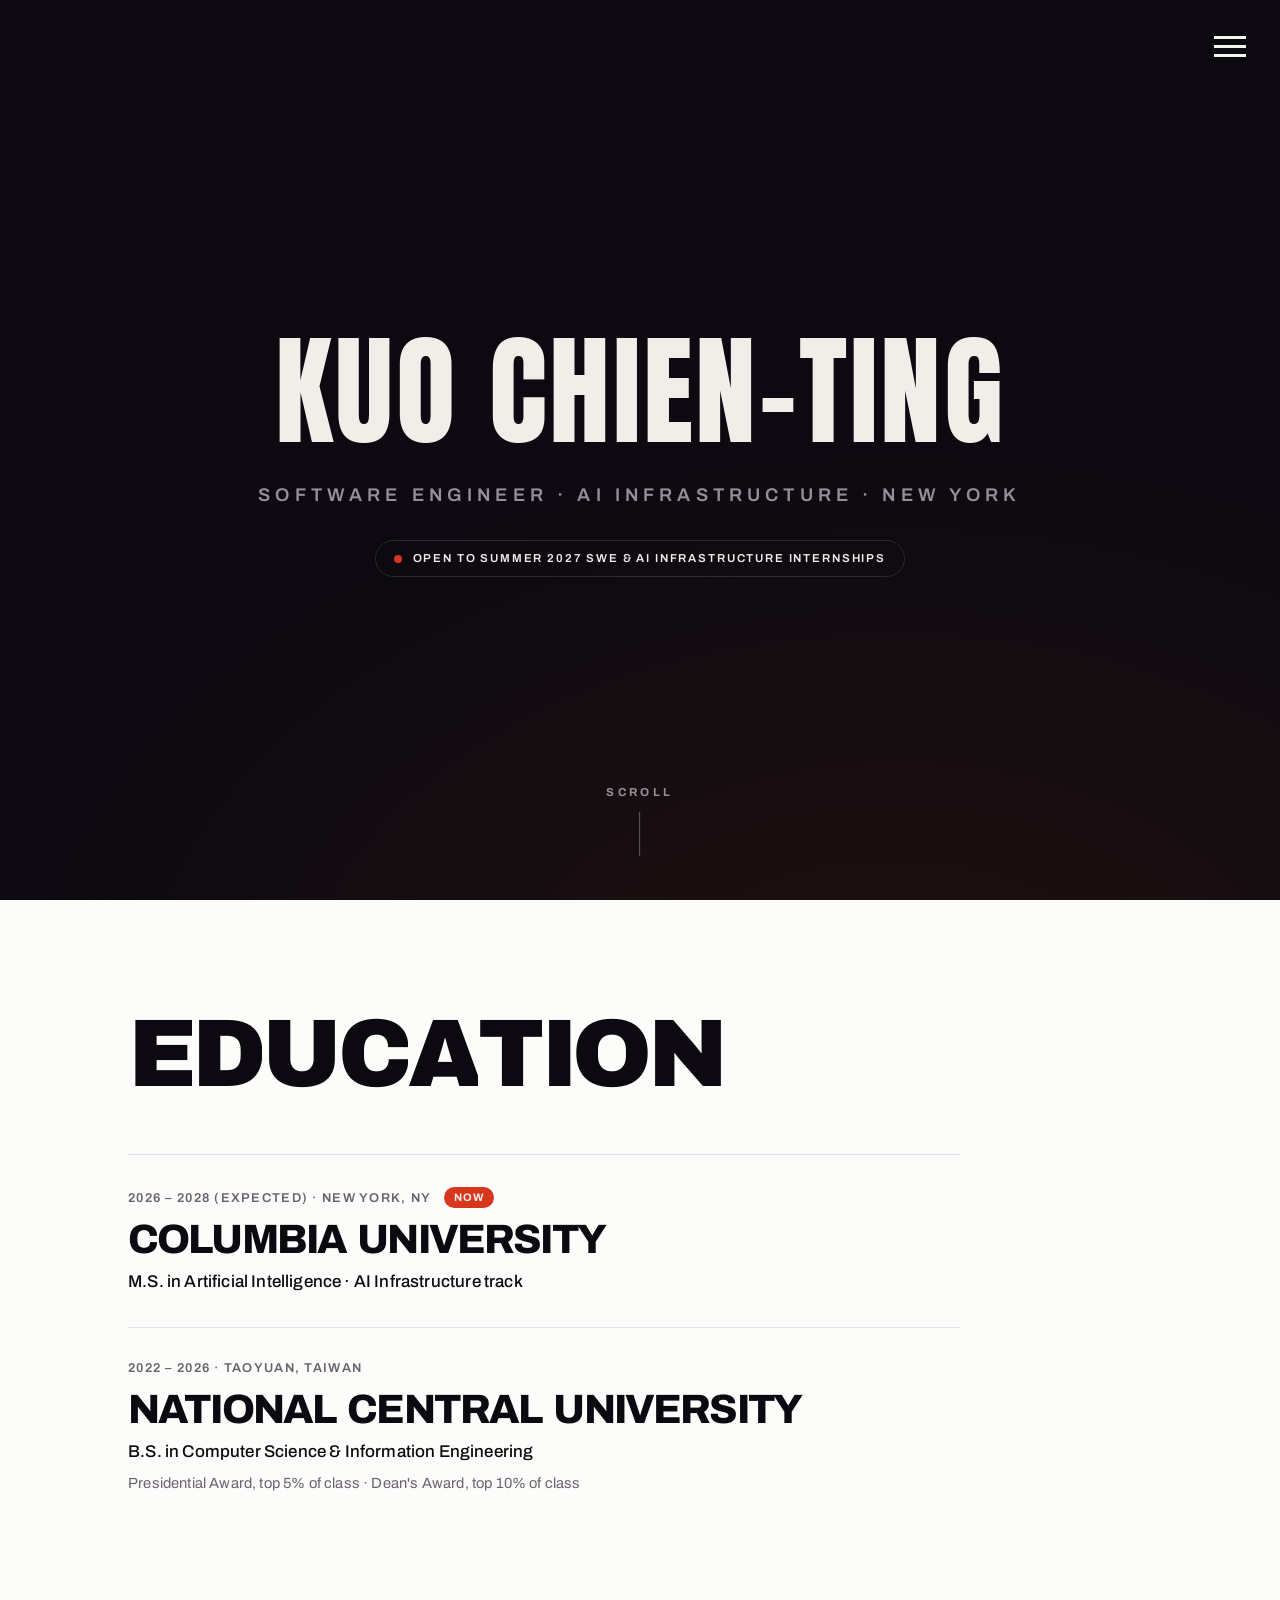
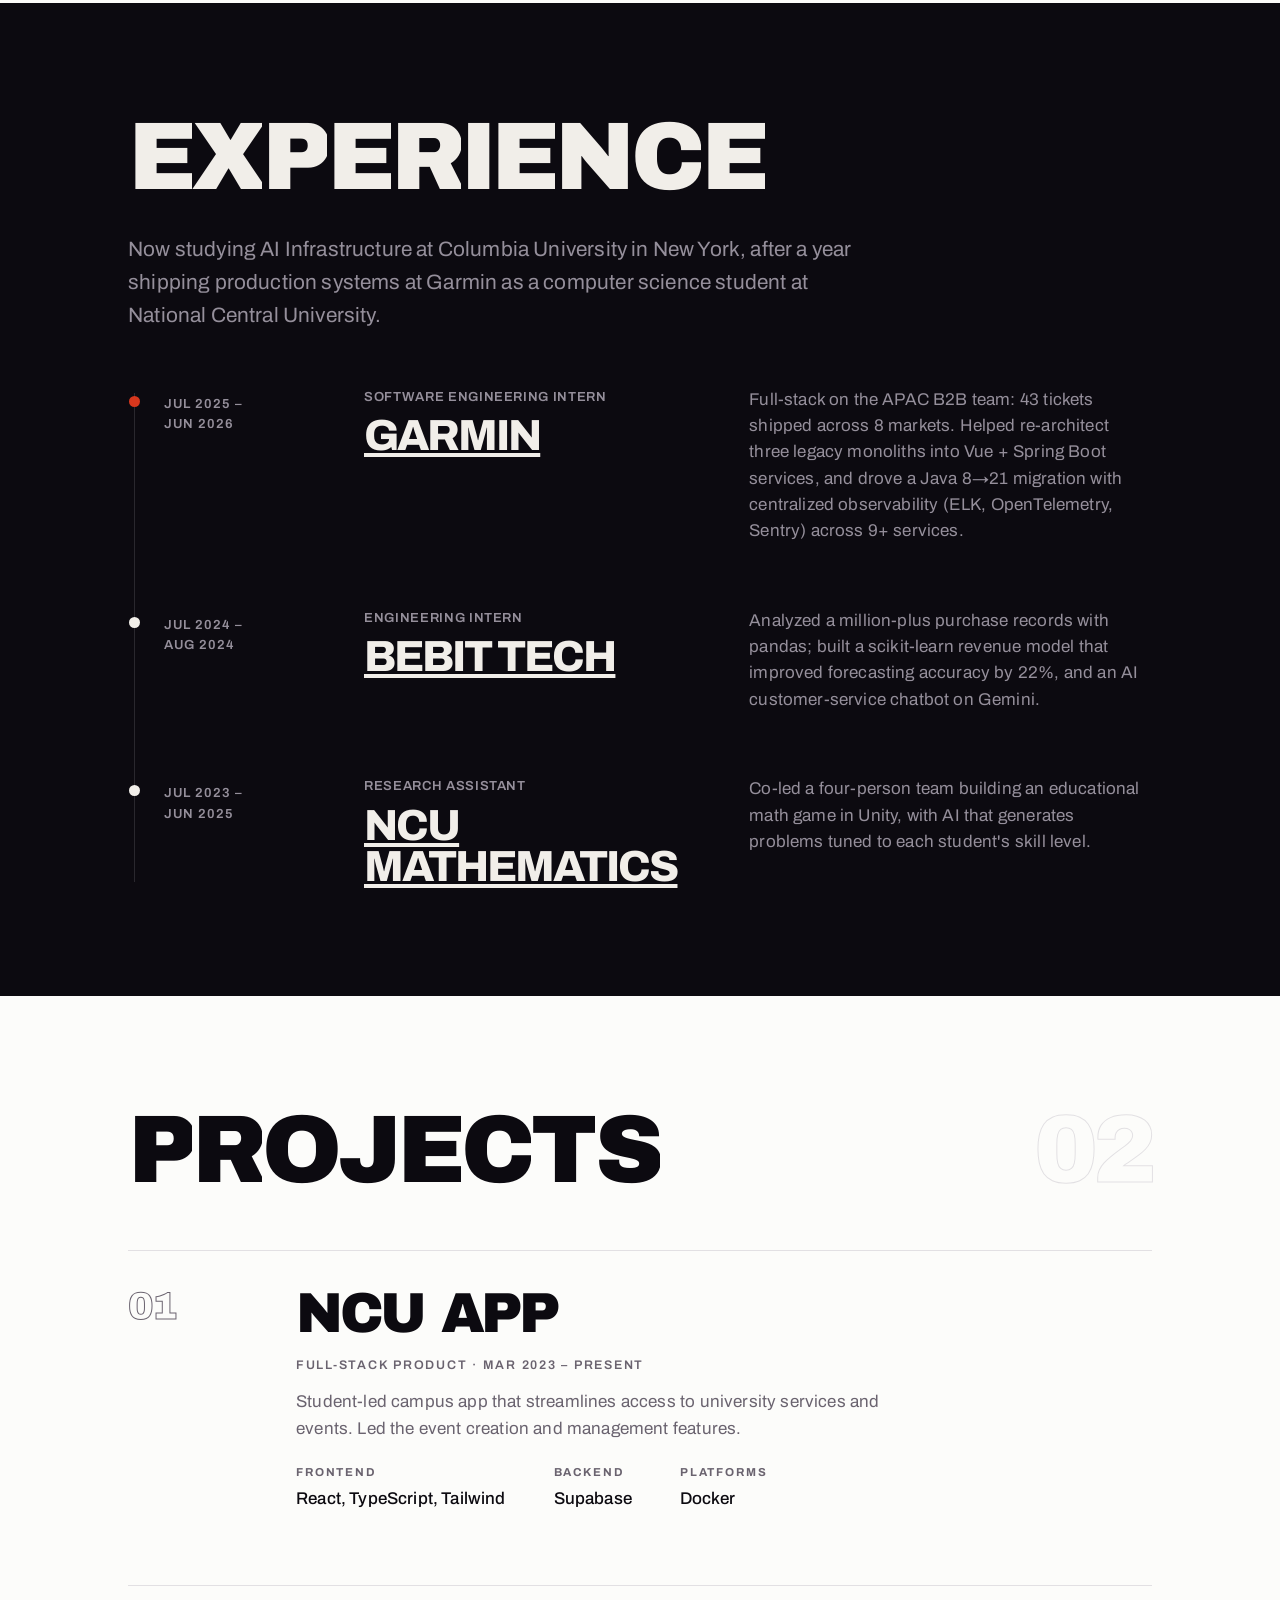
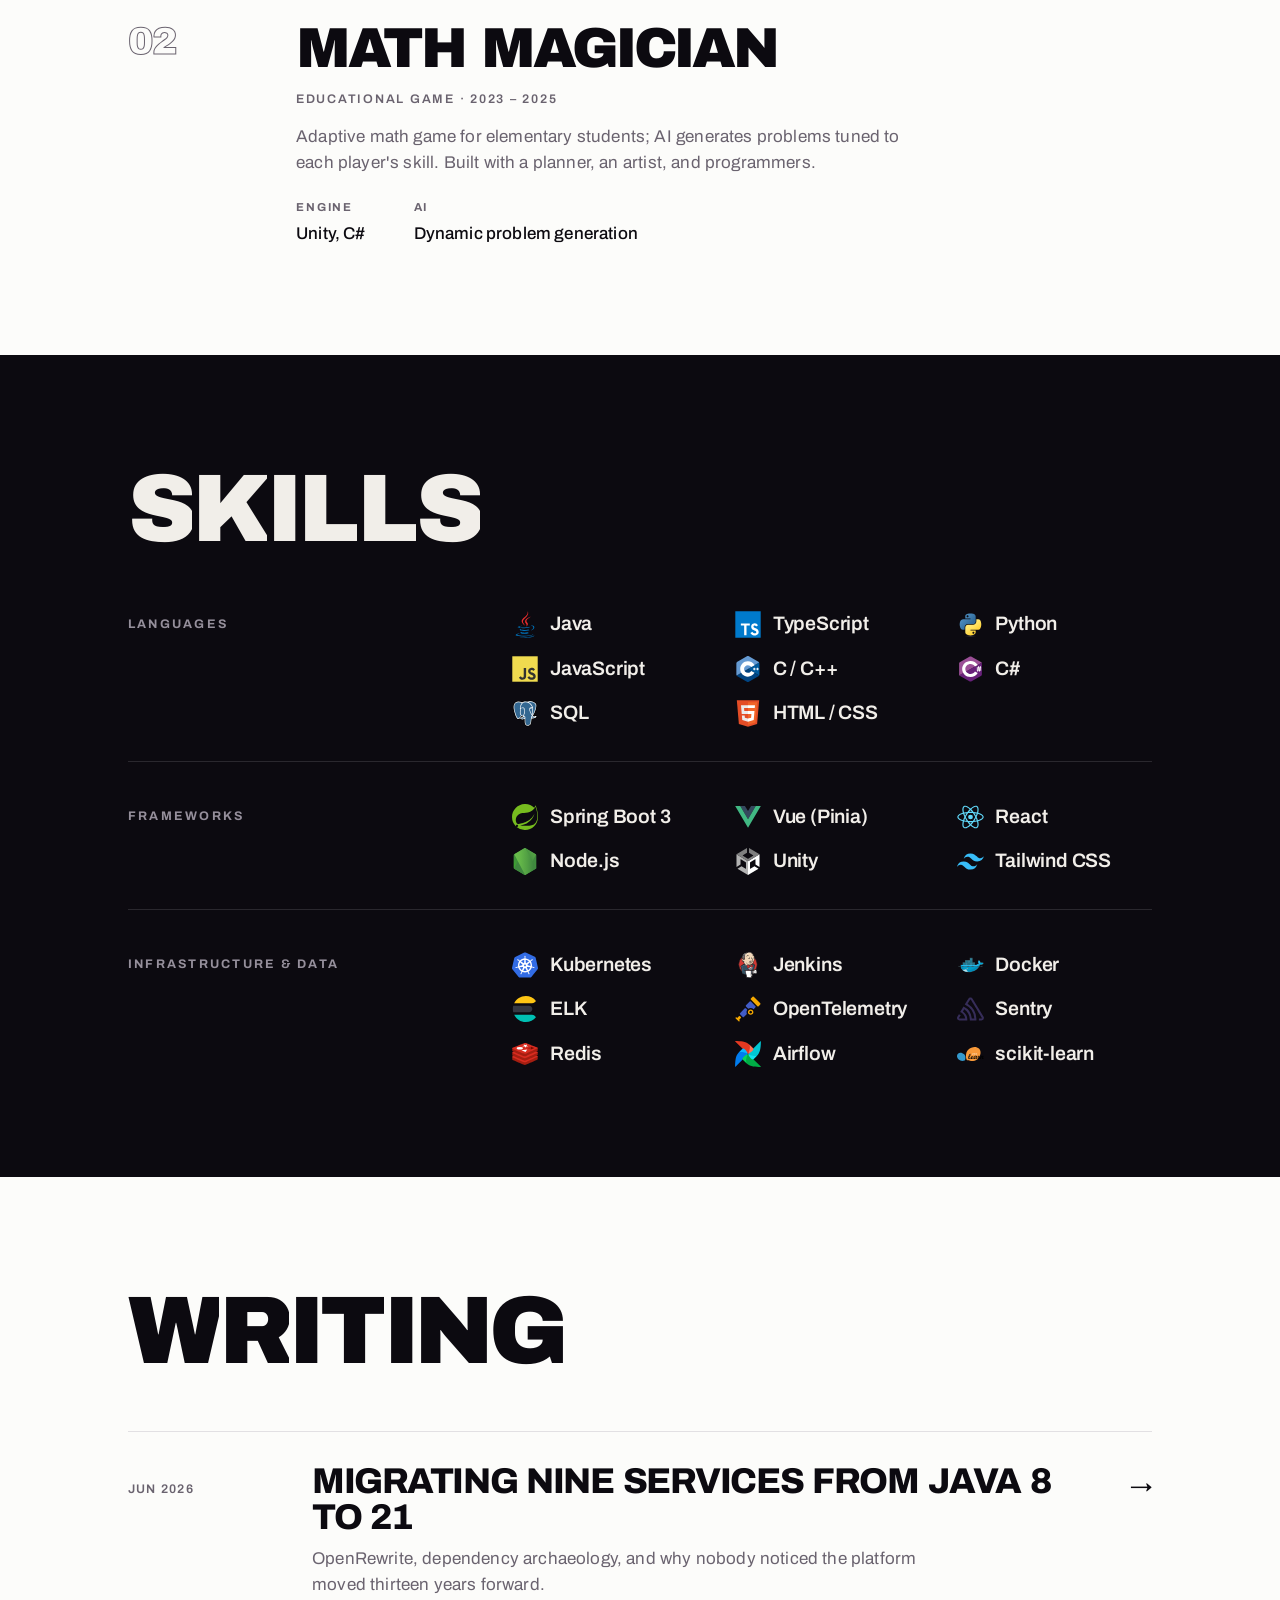
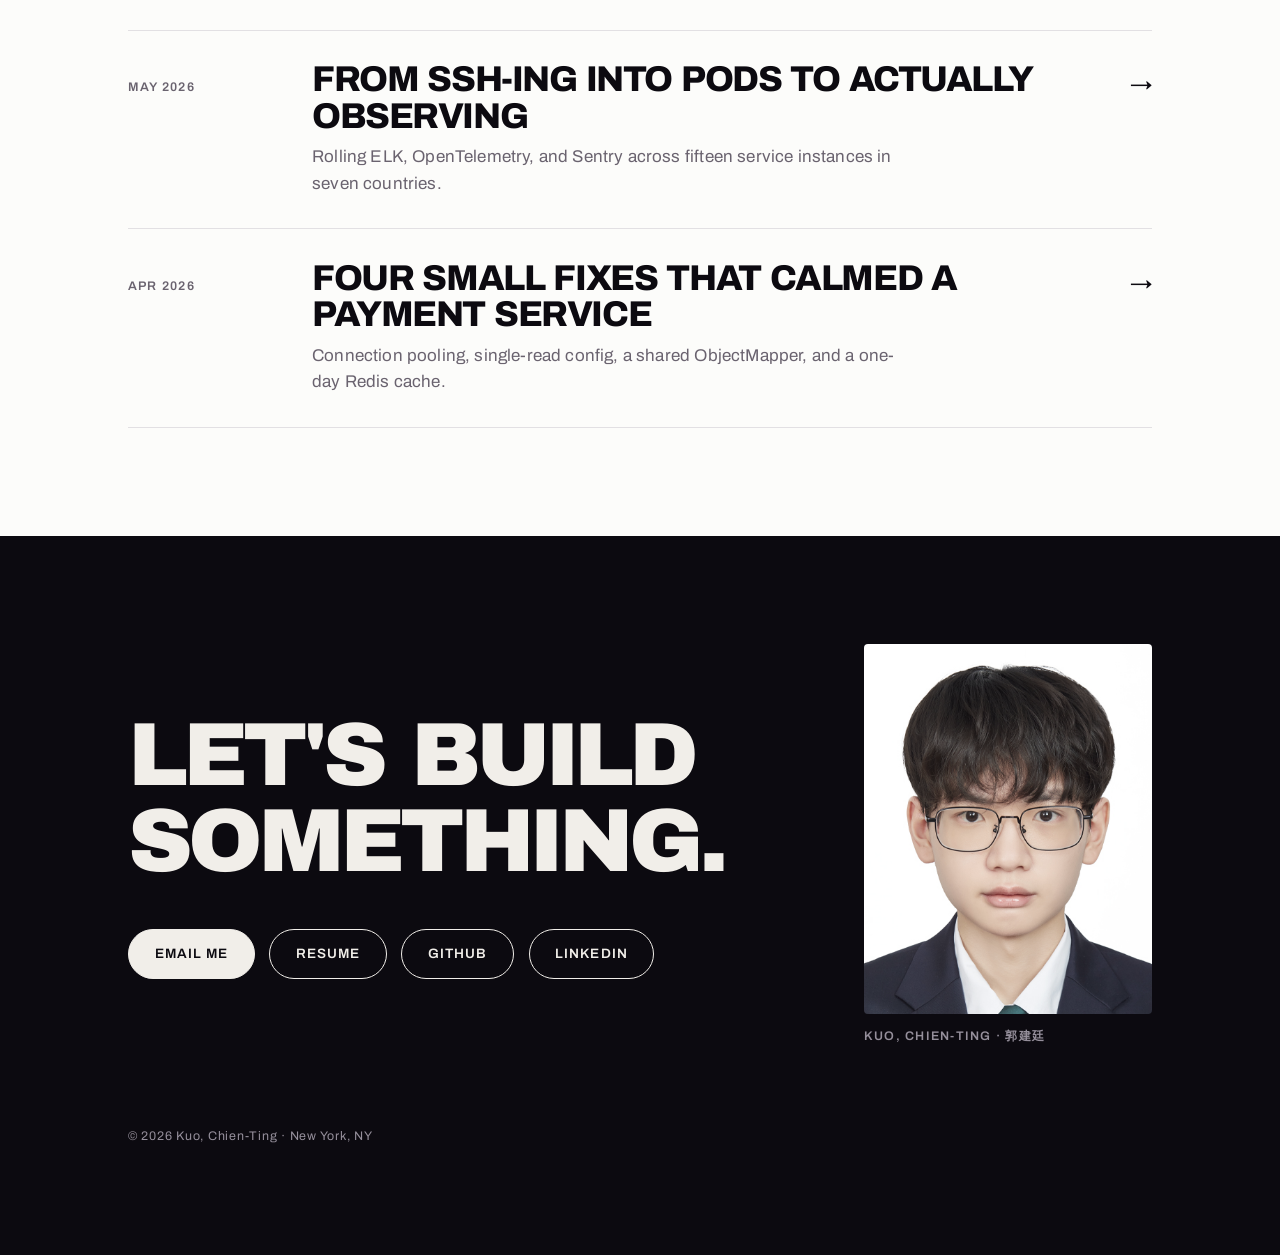
==== commit aae4f6ab: "Add OG/favicons, availability badge, writing section, and polish - OG image + favicons (generated to" ====
--- a/index.html
+++ b/index.html
@@ -5,6 +5,19 @@
   <meta name="viewport" content="width=device-width, initial-scale=1.0">
   <title>Kuo Chien-Ting · Software Engineer</title>
   <meta name="description" content="Portfolio of Kuo, Chien-Ting (Nelson): M.S. in AI student at Columbia University (AI Infrastructure), previously full-stack engineer at Garmin APAC B2B.">
+  <link rel="canonical" href="https://nelsonkct.github.io/">
+  <link rel="icon" type="image/png" sizes="32x32" href="assets/favicon-32.png">
+  <link rel="icon" type="image/png" sizes="512x512" href="assets/favicon-512.png">
+  <link rel="apple-touch-icon" href="assets/apple-touch-icon.png">
+  <meta property="og:type" content="website">
+  <meta property="og:title" content="Kuo Chien-Ting · Software Engineer">
+  <meta property="og:description" content="Software engineer studying AI Infrastructure at Columbia University. Previously shipped production systems at Garmin APAC B2B.">
+  <meta property="og:url" content="https://nelsonkct.github.io/">
+  <meta property="og:image" content="https://nelsonkct.github.io/assets/og.png">
+  <meta name="twitter:card" content="summary_large_image">
+  <meta name="twitter:title" content="Kuo Chien-Ting · Software Engineer">
+  <meta name="twitter:description" content="Software engineer studying AI Infrastructure at Columbia University. Previously shipped production systems at Garmin APAC B2B.">
+  <meta name="twitter:image" content="https://nelsonkct.github.io/assets/og.png">
   <link rel="preconnect" href="https://fonts.googleapis.com">
   <link rel="preconnect" href="https://fonts.gstatic.com" crossorigin>
   <link href="https://fonts.googleapis.com/css2?family=Anton&family=Archivo:wght@400;500;600;700;800;900&display=swap" rel="stylesheet">
@@ -25,6 +38,7 @@
       <a href="#experience">Experience</a>
       <a href="#projects">Projects</a>
       <a href="#skills">Skills</a>
+      <a href="#writing">Writing</a>
       <a href="#contact">Contact</a>
     </nav>
     <div class="nav-drawer-foot">
@@ -44,6 +58,7 @@
       <span class="hero-bar hero-bar-main" aria-hidden="true"></span>
     </h1>
     <p class="hero-subtitle"><span class="hero-subtitle-text">Software Engineer &middot; AI Infrastructure &middot; New York</span></p>
+    <p class="hero-availability"><span class="availability-dot" aria-hidden="true"></span>Open to Summer 2027 SWE &amp; AI Infrastructure internships</p>
     <a class="hero-scroll-hint" href="#education">Scroll<span class="hero-scroll-line" aria-hidden="true"></span></a>
   </header>
 
@@ -150,53 +165,92 @@
         <div class="skills-group reveal">
           <h3 class="skills-group-label">Languages</h3>
           <ul class="skills-list">
-            <li><img class="skill-icon" src="https://cdn.jsdelivr.net/gh/devicons/devicon@latest/icons/java/java-original.svg" alt="" loading="lazy">Java</li>
-            <li><img class="skill-icon" src="https://cdn.jsdelivr.net/gh/devicons/devicon@latest/icons/typescript/typescript-original.svg" alt="" loading="lazy">TypeScript</li>
-            <li><img class="skill-icon" src="https://cdn.jsdelivr.net/gh/devicons/devicon@latest/icons/python/python-original.svg" alt="" loading="lazy">Python</li>
-            <li><img class="skill-icon" src="https://cdn.jsdelivr.net/gh/devicons/devicon@latest/icons/javascript/javascript-original.svg" alt="" loading="lazy">JavaScript</li>
-            <li><img class="skill-icon" src="https://cdn.jsdelivr.net/gh/devicons/devicon@latest/icons/cplusplus/cplusplus-original.svg" alt="" loading="lazy">C / C++</li>
-            <li><img class="skill-icon" src="https://cdn.jsdelivr.net/gh/devicons/devicon@latest/icons/csharp/csharp-original.svg" alt="" loading="lazy">C#</li>
-            <li><img class="skill-icon" src="https://cdn.jsdelivr.net/gh/devicons/devicon@latest/icons/postgresql/postgresql-original.svg" alt="" loading="lazy">SQL</li>
-            <li><img class="skill-icon" src="https://cdn.jsdelivr.net/gh/devicons/devicon@latest/icons/html5/html5-original.svg" alt="" loading="lazy">HTML / CSS</li>
+            <li><img class="skill-icon" src="assets/icons/java.svg" alt="" loading="lazy">Java</li>
+            <li><img class="skill-icon" src="assets/icons/typescript.svg" alt="" loading="lazy">TypeScript</li>
+            <li><img class="skill-icon" src="assets/icons/python.svg" alt="" loading="lazy">Python</li>
+            <li><img class="skill-icon" src="assets/icons/javascript.svg" alt="" loading="lazy">JavaScript</li>
+            <li><img class="skill-icon" src="assets/icons/cplusplus.svg" alt="" loading="lazy">C / C++</li>
+            <li><img class="skill-icon" src="assets/icons/csharp.svg" alt="" loading="lazy">C#</li>
+            <li><img class="skill-icon" src="assets/icons/postgresql.svg" alt="" loading="lazy">SQL</li>
+            <li><img class="skill-icon" src="assets/icons/html5.svg" alt="" loading="lazy">HTML / CSS</li>
           </ul>
         </div>
         <div class="skills-group reveal">
           <h3 class="skills-group-label">Frameworks</h3>
           <ul class="skills-list">
-            <li><img class="skill-icon" src="https://cdn.jsdelivr.net/gh/devicons/devicon@latest/icons/spring/spring-original.svg" alt="" loading="lazy">Spring Boot 3</li>
-            <li><img class="skill-icon" src="https://cdn.jsdelivr.net/gh/devicons/devicon@latest/icons/vuejs/vuejs-original.svg" alt="" loading="lazy">Vue (Pinia)</li>
-            <li><img class="skill-icon" src="https://cdn.jsdelivr.net/gh/devicons/devicon@latest/icons/react/react-original.svg" alt="" loading="lazy">React</li>
-            <li><img class="skill-icon" src="https://cdn.jsdelivr.net/gh/devicons/devicon@latest/icons/nodejs/nodejs-original.svg" alt="" loading="lazy">Node.js</li>
-            <li><img class="skill-icon icon-invert" src="https://cdn.jsdelivr.net/gh/devicons/devicon@latest/icons/unity/unity-original.svg" alt="" loading="lazy">Unity</li>
-            <li><img class="skill-icon" src="https://cdn.jsdelivr.net/gh/devicons/devicon@latest/icons/tailwindcss/tailwindcss-original.svg" alt="" loading="lazy">Tailwind CSS</li>
+            <li><img class="skill-icon" src="assets/icons/spring.svg" alt="" loading="lazy">Spring Boot 3</li>
+            <li><img class="skill-icon" src="assets/icons/vuejs.svg" alt="" loading="lazy">Vue (Pinia)</li>
+            <li><img class="skill-icon" src="assets/icons/react.svg" alt="" loading="lazy">React</li>
+            <li><img class="skill-icon" src="assets/icons/nodejs.svg" alt="" loading="lazy">Node.js</li>
+            <li><img class="skill-icon icon-invert" src="assets/icons/unity.svg" alt="" loading="lazy">Unity</li>
+            <li><img class="skill-icon" src="assets/icons/tailwindcss.svg" alt="" loading="lazy">Tailwind CSS</li>
           </ul>
         </div>
         <div class="skills-group reveal">
           <h3 class="skills-group-label">Infrastructure &amp; Data</h3>
           <ul class="skills-list">
-            <li><img class="skill-icon" src="https://cdn.jsdelivr.net/gh/devicons/devicon@latest/icons/kubernetes/kubernetes-original.svg" alt="" loading="lazy">Kubernetes</li>
-            <li><img class="skill-icon" src="https://cdn.jsdelivr.net/gh/devicons/devicon@latest/icons/jenkins/jenkins-original.svg" alt="" loading="lazy">Jenkins</li>
-            <li><img class="skill-icon" src="https://cdn.jsdelivr.net/gh/devicons/devicon@latest/icons/docker/docker-original.svg" alt="" loading="lazy">Docker</li>
-            <li><img class="skill-icon" src="https://cdn.jsdelivr.net/gh/devicons/devicon@latest/icons/elasticsearch/elasticsearch-original.svg" alt="" loading="lazy">ELK</li>
-            <li><img class="skill-icon" src="https://cdn.jsdelivr.net/gh/devicons/devicon@latest/icons/opentelemetry/opentelemetry-original.svg" alt="" loading="lazy">OpenTelemetry</li>
-            <li><img class="skill-icon" src="https://cdn.jsdelivr.net/gh/devicons/devicon@latest/icons/sentry/sentry-original.svg" alt="" loading="lazy">Sentry</li>
-            <li><img class="skill-icon" src="https://cdn.jsdelivr.net/gh/devicons/devicon@latest/icons/redis/redis-original.svg" alt="" loading="lazy">Redis</li>
-            <li><img class="skill-icon" src="https://cdn.jsdelivr.net/gh/devicons/devicon@latest/icons/apacheairflow/apacheairflow-original.svg" alt="" loading="lazy">Airflow</li>
-            <li><img class="skill-icon" src="https://cdn.jsdelivr.net/gh/devicons/devicon@latest/icons/scikitlearn/scikitlearn-original.svg" alt="" loading="lazy">scikit-learn</li>
+            <li><img class="skill-icon" src="assets/icons/kubernetes.svg" alt="" loading="lazy">Kubernetes</li>
+            <li><img class="skill-icon" src="assets/icons/jenkins.svg" alt="" loading="lazy">Jenkins</li>
+            <li><img class="skill-icon" src="assets/icons/docker.svg" alt="" loading="lazy">Docker</li>
+            <li><img class="skill-icon" src="assets/icons/elasticsearch.svg" alt="" loading="lazy">ELK</li>
+            <li><img class="skill-icon" src="assets/icons/opentelemetry.svg" alt="" loading="lazy">OpenTelemetry</li>
+            <li><img class="skill-icon" src="assets/icons/sentry.svg" alt="" loading="lazy">Sentry</li>
+            <li><img class="skill-icon" src="assets/icons/redis.svg" alt="" loading="lazy">Redis</li>
+            <li><img class="skill-icon" src="assets/icons/apacheairflow.svg" alt="" loading="lazy">Airflow</li>
+            <li><img class="skill-icon" src="assets/icons/scikitlearn.svg" alt="" loading="lazy">scikit-learn</li>
           </ul>
         </div>
       </div>
     </div>
   </section>
 
+  <!-- ============ WRITING ============ -->
+  <section class="section" id="writing">
+    <div class="section-inner">
+      <h2 class="section-title reveal" data-roll>Writing</h2>
+      <ol class="writing-list">
+        <li class="writing-item reveal">
+          <a href="writing/java-8-to-21-migration.html">
+            <span class="writing-date">Jun 2026</span>
+            <span class="writing-body">
+              <h3>Migrating Nine Services from Java 8 to 21</h3>
+              <p>OpenRewrite, dependency archaeology, and why nobody noticed the platform moved thirteen years forward.</p>
+            </span>
+            <span class="writing-arrow" aria-hidden="true">&rarr;</span>
+          </a>
+        </li>
+        <li class="writing-item reveal">
+          <a href="writing/observability-rollout.html">
+            <span class="writing-date">May 2026</span>
+            <span class="writing-body">
+              <h3>From SSH-ing into Pods to Actually Observing</h3>
+              <p>Rolling ELK, OpenTelemetry, and Sentry across fifteen service instances in seven countries.</p>
+            </span>
+            <span class="writing-arrow" aria-hidden="true">&rarr;</span>
+          </a>
+        </li>
+        <li class="writing-item reveal">
+          <a href="writing/payment-service-tuning.html">
+            <span class="writing-date">Apr 2026</span>
+            <span class="writing-body">
+              <h3>Four Small Fixes That Calmed a Payment Service</h3>
+              <p>Connection pooling, single-read config, a shared ObjectMapper, and a one-day Redis cache.</p>
+            </span>
+            <span class="writing-arrow" aria-hidden="true">&rarr;</span>
+          </a>
+        </li>
+      </ol>
+    </div>
+  </section>
+
   <!-- ============ CONTACT ============ -->
-  <section class="section" id="contact">
+  <section class="section section-dark" id="contact">
     <div class="section-inner contact-inner">
       <div class="contact-grid">
         <div class="contact-copy">
           <h2 class="contact-title reveal">Let's build<br>something.</h2>
           <div class="contact-actions reveal">
-            <a class="button button-solid" href="mailto:nelsonkuo0430@gmail.com">Email me</a>
+            <a class="button button-solid copy-email" href="mailto:nelsonkuo0430@gmail.com" data-email="nelsonkuo0430@gmail.com"><span>Email me</span></a>
             <a class="button" href="assets/resume.pdf" download="Kuo-Chien-Ting-Resume.pdf">Resume</a>
             <a class="button" href="https://github.com/NelsonKCT" target="_blank" rel="noopener">GitHub</a>
             <a class="button" href="https://www.linkedin.com/in/chien-ting-kuo-4a348b316" target="_blank" rel="noopener">LinkedIn</a>
--- a/css/style.css
+++ b/css/style.css
@@ -150,6 +150,8 @@
 
 .nav-links a:hover { color: var(--accent); transform: translateX(6px); }
 
+.nav-links a.is-active { color: var(--accent); }
+
 .nav-drawer-foot {
   display: flex;
   flex-direction: column;
@@ -235,6 +237,29 @@
 
 .hero-subtitle-text { display: inline-block; }
 
+.hero-availability {
+  display: inline-flex;
+  align-items: center;
+  gap: 0.65rem;
+  margin-top: 0.5rem;
+  padding: 0.55rem 1.15rem;
+  border: 1px solid var(--dark-border);
+  border-radius: 999px;
+  font-size: 0.72rem;
+  font-weight: 600;
+  letter-spacing: 0.16em;
+  text-transform: uppercase;
+  color: var(--dark-ink);
+}
+
+.availability-dot {
+  flex: none;
+  width: 8px;
+  height: 8px;
+  border-radius: 999px;
+  background: var(--accent);
+}
+
 .hero-scroll-hint {
   position: absolute;
   bottom: 44px;
@@ -268,6 +293,7 @@
 
 /* dark sections remap the shared tokens so every component adapts */
 .section-dark {
+  --bg: var(--dark-bg);
   --ink: var(--dark-ink);
   --text: var(--dark-text);
   --border: var(--dark-border);
@@ -658,6 +684,152 @@
   letter-spacing: 0.06em;
 }
 
+.copy-email.copied {
+  background: var(--accent);
+  border-color: var(--accent);
+  color: var(--dark-ink);
+}
+
+/* ==========================================================================
+   Writing — index list
+   ========================================================================== */
+
+.writing-list { list-style: none; display: grid; }
+
+.writing-item { border-top: 1px solid var(--border); }
+.writing-item:last-child { border-bottom: 1px solid var(--border); }
+
+.writing-item a {
+  display: grid;
+  grid-template-columns: minmax(6rem, 9rem) minmax(0, 1fr) auto;
+  gap: 1rem 2.5rem;
+  align-items: baseline;
+  padding: clamp(1.5rem, 3.5vh, 2.25rem) 0;
+  text-decoration: none;
+  color: var(--text);
+}
+
+.writing-date {
+  font-size: 0.78rem;
+  font-weight: 600;
+  letter-spacing: 0.1em;
+  text-transform: uppercase;
+}
+
+.writing-body h3 {
+  color: var(--ink);
+  font-weight: 800;
+  font-size: clamp(1.4rem, 2.8vw, 2.3rem);
+  line-height: 1.02;
+  letter-spacing: -0.04em;
+  word-spacing: 0.1em;
+  text-transform: uppercase;
+  transition: color 0.2s;
+}
+
+.writing-body p { margin-top: 0.55rem; max-width: 38rem; }
+
+.writing-arrow {
+  color: var(--ink);
+  font-size: 1.4rem;
+  transition: transform 0.3s var(--ease-out-quint), color 0.2s;
+}
+
+.writing-item a:hover h3,
+.writing-item a:hover .writing-arrow { color: var(--accent); }
+
+.writing-item a:hover .writing-arrow { transform: translateX(6px); }
+
+/* ==========================================================================
+   Article pages (writing/*.html)
+   ========================================================================== */
+
+.article-top {
+  padding: clamp(1.2rem, 3vw, 2rem) var(--gutter);
+}
+
+.article-top a {
+  font-size: 0.78rem;
+  font-weight: 600;
+  letter-spacing: 0.12em;
+  text-transform: uppercase;
+  text-decoration: none;
+  color: var(--ink);
+}
+
+.article-top a:hover { color: var(--accent); }
+
+.article {
+  max-width: 42rem;
+  margin: 0 auto;
+  padding: clamp(1.5rem, 5vh, 3.5rem) var(--gutter) clamp(4rem, 10vh, 7rem);
+}
+
+.article-meta {
+  font-size: 0.78rem;
+  font-weight: 600;
+  letter-spacing: 0.12em;
+  text-transform: uppercase;
+}
+
+.article h1 {
+  color: var(--ink);
+  font-weight: 900;
+  font-size: clamp(2rem, 5.5vw, 3.3rem);
+  line-height: 1;
+  letter-spacing: -0.045em;
+  word-spacing: 0.12em;
+  text-transform: uppercase;
+  margin: 0.7rem 0 2rem;
+}
+
+.article h2 {
+  color: var(--ink);
+  font-weight: 800;
+  font-size: 1.2rem;
+  letter-spacing: -0.01em;
+  margin: 2.2rem 0 0.8rem;
+}
+
+.article p { margin-bottom: 1.1rem; line-height: 1.75; }
+
+.article strong { color: var(--ink); font-weight: 600; }
+
+.article a {
+  color: var(--ink);
+  text-decoration: underline;
+  text-underline-offset: 3px;
+  text-decoration-thickness: 1px;
+}
+
+.article a:hover { color: var(--accent); }
+
+.article code {
+  font-family: ui-monospace, SFMono-Regular, Menlo, monospace;
+  font-size: 0.86em;
+  background: oklch(93% 0.008 85);
+  padding: 0.12em 0.4em;
+  border-radius: 4px;
+  color: var(--ink);
+}
+
+.article-foot {
+  margin-top: 3rem;
+  padding-top: 1.5rem;
+  border-top: 1px solid var(--border);
+}
+
+.article-foot a {
+  font-size: 0.78rem;
+  font-weight: 600;
+  letter-spacing: 0.12em;
+  text-transform: uppercase;
+  text-decoration: none;
+  color: var(--ink);
+}
+
+.article-foot a:hover { color: var(--accent); }
+
 /* ==========================================================================
    Motion
    ========================================================================== */
@@ -681,6 +853,21 @@
     opacity: 0;
     transform: translateY(110%);
     animation: hero-sub-rise 0.6s var(--ease-out-quint) 2s forwards;
+  }
+
+  .hero-availability {
+    opacity: 0;
+    animation: hero-hint-in 0.6s var(--ease-out-quint) 2.35s forwards;
+  }
+
+  .availability-dot {
+    animation: dot-pulse 2.4s ease-out 3s infinite;
+  }
+
+  @keyframes dot-pulse {
+    0% { box-shadow: 0 0 0 0 oklch(58% 0.2 32 / 0.55); }
+    70% { box-shadow: 0 0 0 9px oklch(58% 0.2 32 / 0); }
+    100% { box-shadow: 0 0 0 0 oklch(58% 0.2 32 / 0); }
   }
 
   .hero-scroll-hint {
@@ -751,4 +938,13 @@
 
   .contact-actions { flex-direction: column; align-items: stretch; }
   .button { text-align: center; }
-}
+
+  .writing-item a { grid-template-columns: 1fr auto; }
+  .writing-date { grid-column: 1 / -1; }
+
+  .hero-availability {
+    font-size: 0.62rem;
+    letter-spacing: 0.12em;
+    padding: 0.5rem 0.9rem;
+  }
+}
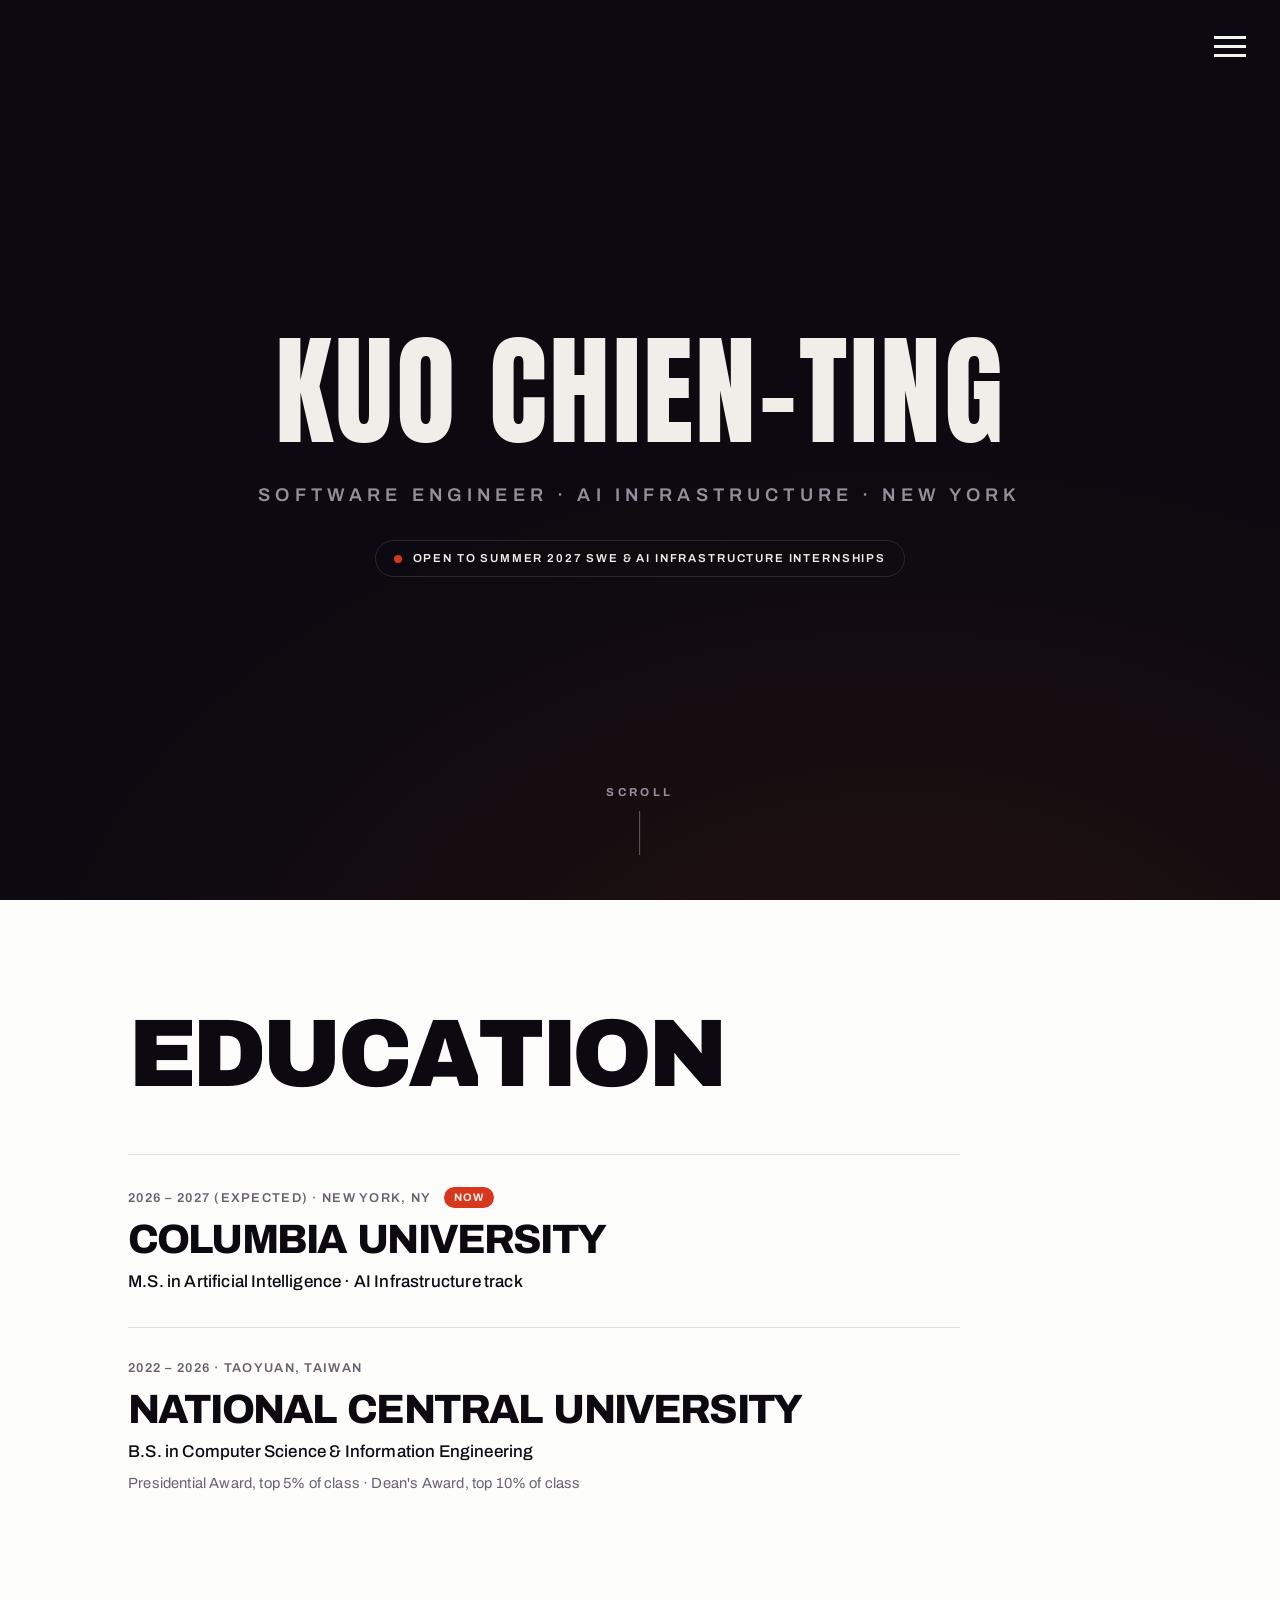
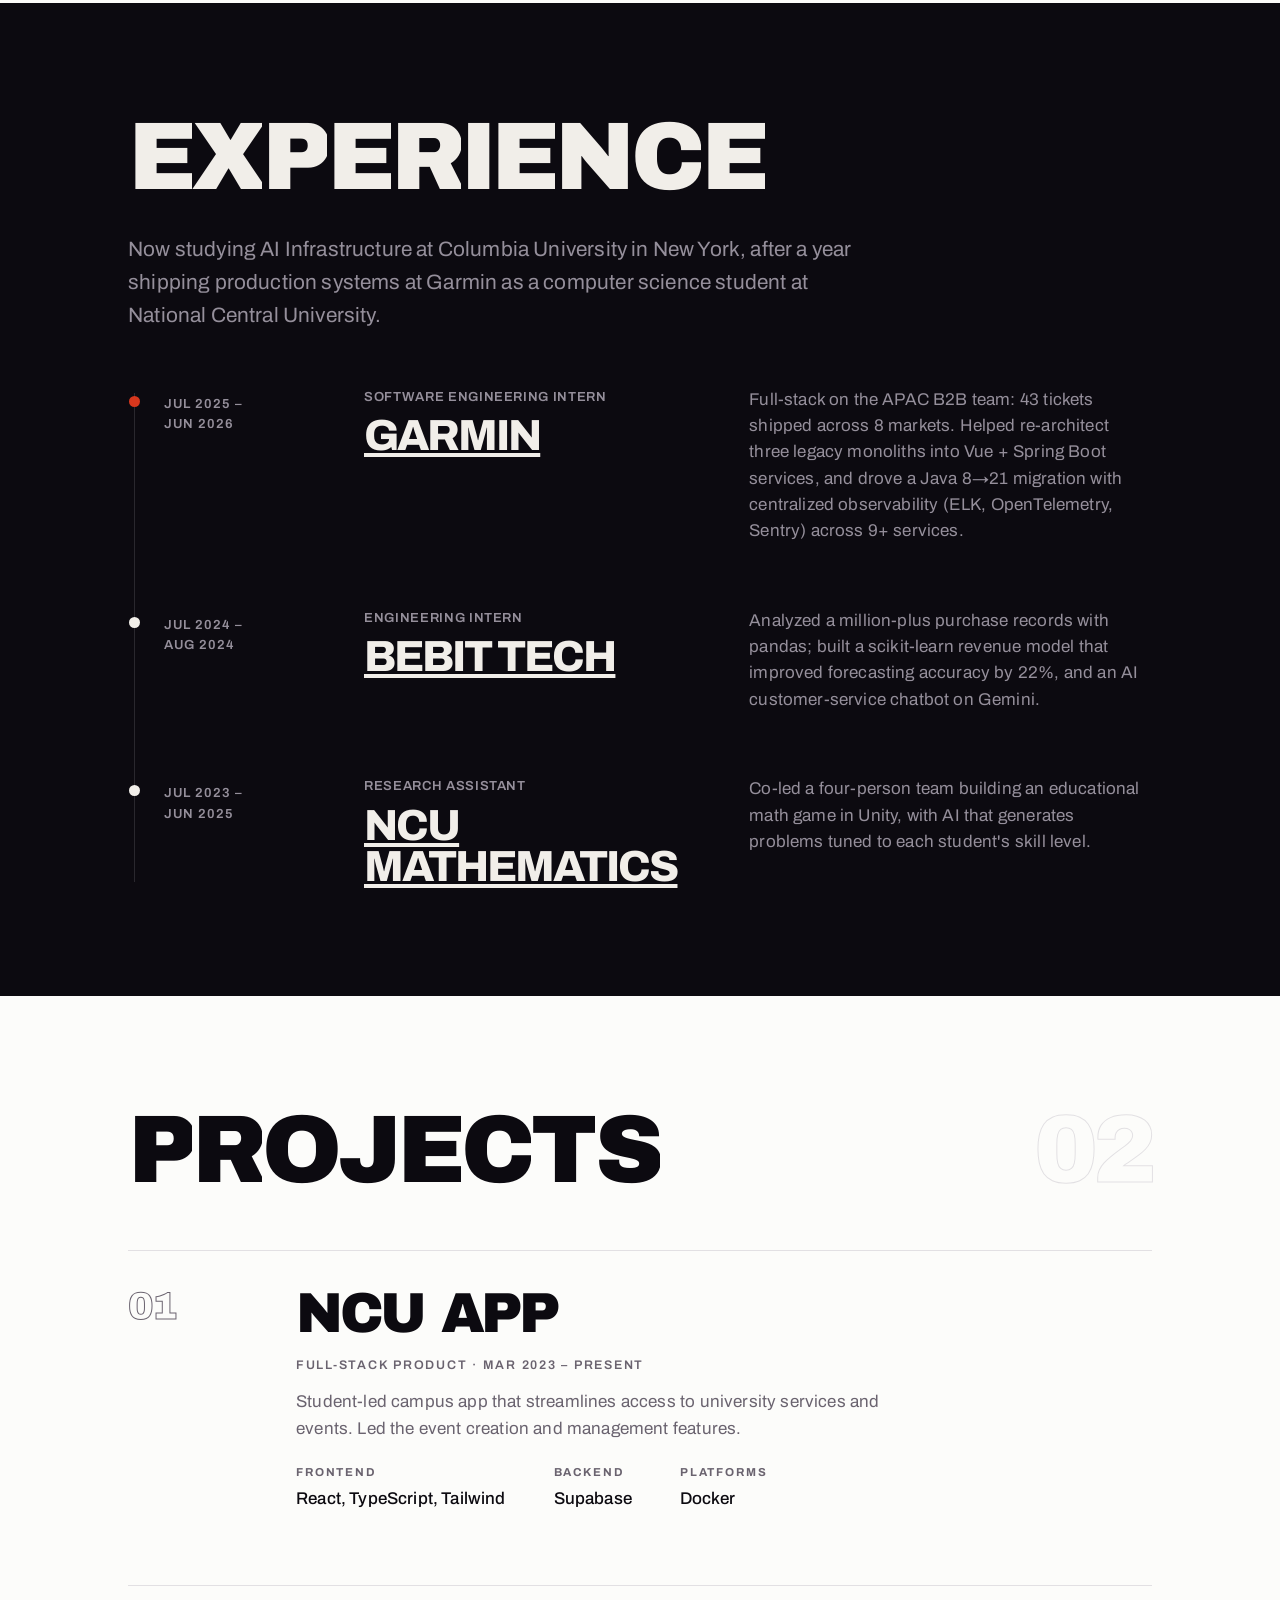
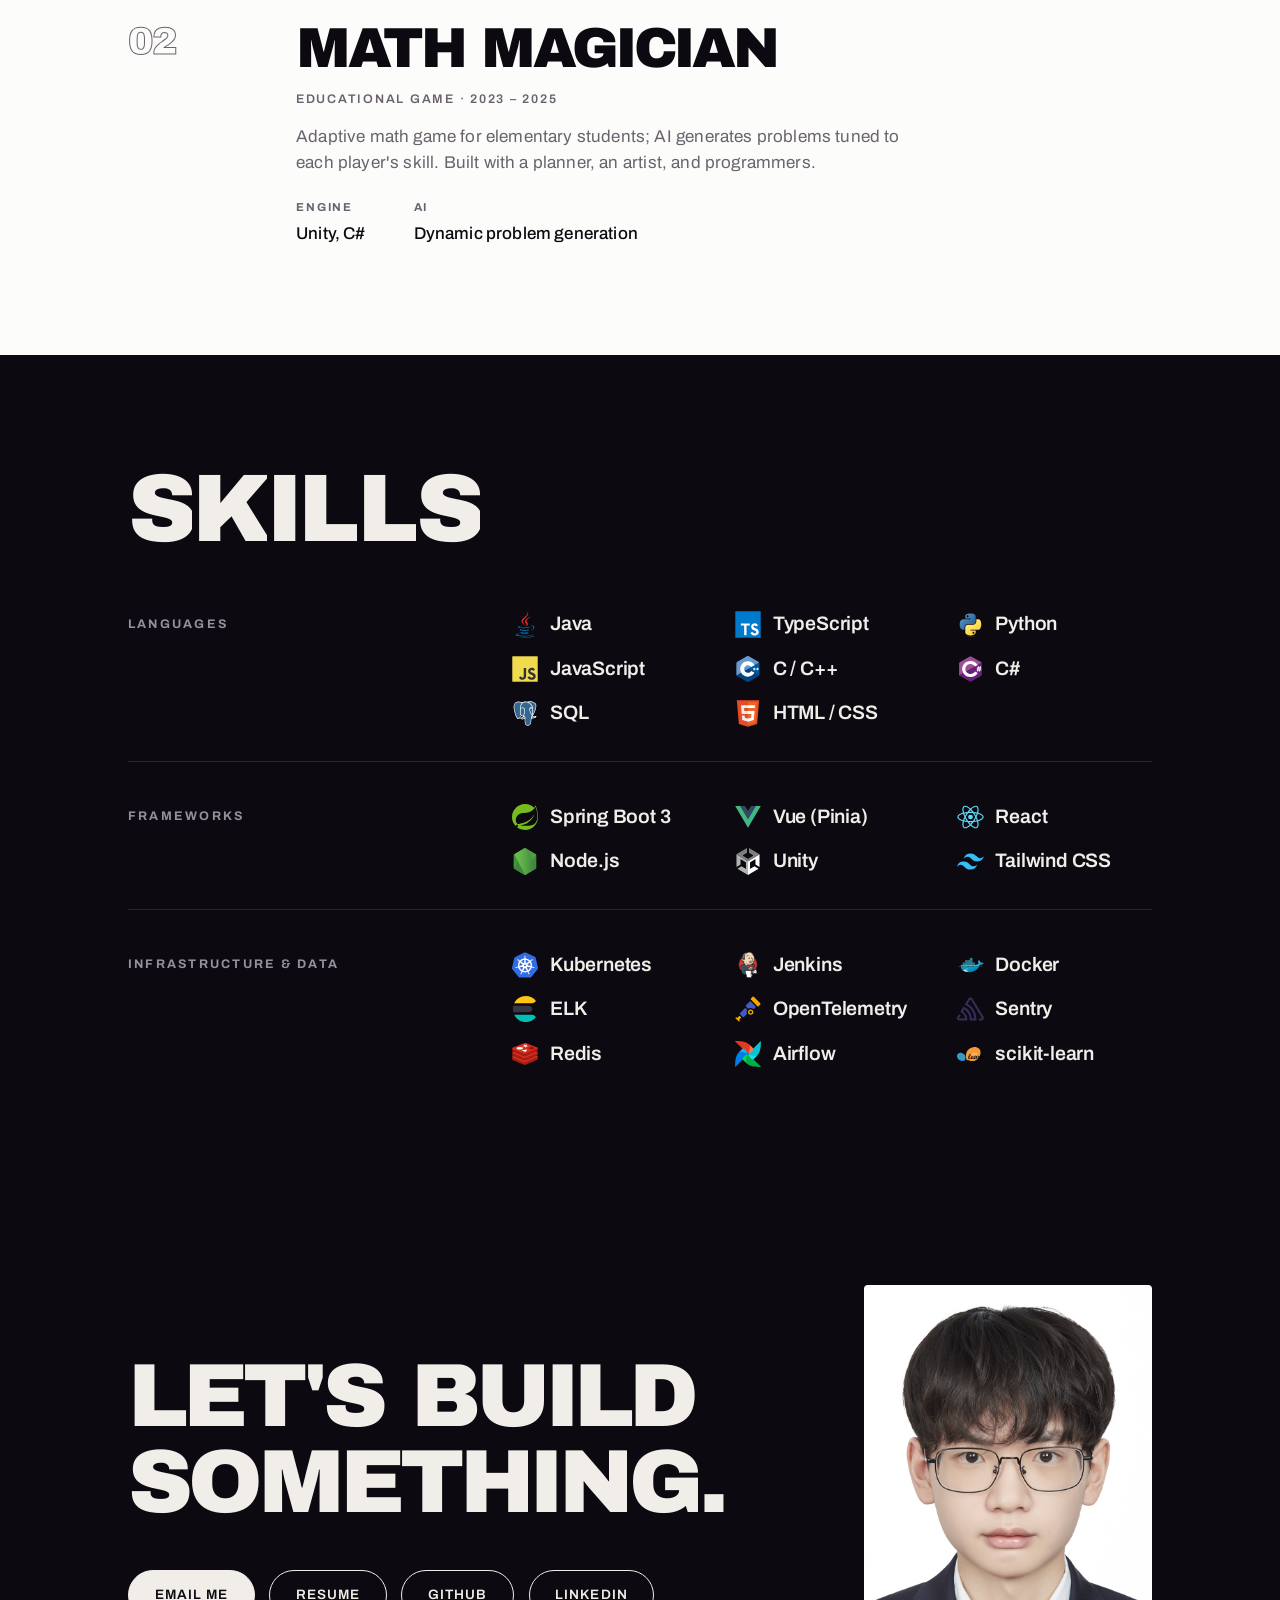
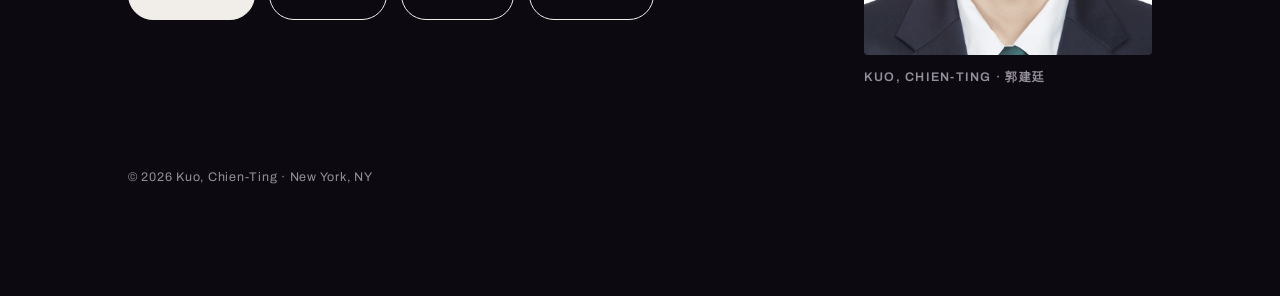
==== commit 914a1c8d: "Fix Columbia graduation date; remove Writing section for now Columbia M.S. is Dec 2027 (expected), n" ====
--- a/index.html
+++ b/index.html
@@ -38,7 +38,7 @@
       <a href="#experience">Experience</a>
       <a href="#projects">Projects</a>
       <a href="#skills">Skills</a>
-      <a href="#writing">Writing</a>
+      <!-- Writing section hidden until there are real posts to show; see commented-out section below -->
       <a href="#contact">Contact</a>
     </nav>
     <div class="nav-drawer-foot">
@@ -69,7 +69,7 @@
       <div class="education-grid">
         <div class="education-entries">
           <article class="edu-item reveal">
-            <p class="edu-dates">2026 &ndash; 2028 (Expected) &middot; New York, NY <span class="edu-now">Now</span></p>
+            <p class="edu-dates">2026 &ndash; 2027 (Expected) &middot; New York, NY <span class="edu-now">Now</span></p>
             <h3>Columbia University</h3>
             <p class="edu-degree">M.S. in Artificial Intelligence &middot; AI Infrastructure track</p>
           </article>
@@ -204,44 +204,11 @@
     </div>
   </section>
 
-  <!-- ============ WRITING ============ -->
-  <section class="section" id="writing">
-    <div class="section-inner">
-      <h2 class="section-title reveal" data-roll>Writing</h2>
-      <ol class="writing-list">
-        <li class="writing-item reveal">
-          <a href="writing/java-8-to-21-migration.html">
-            <span class="writing-date">Jun 2026</span>
-            <span class="writing-body">
-              <h3>Migrating Nine Services from Java 8 to 21</h3>
-              <p>OpenRewrite, dependency archaeology, and why nobody noticed the platform moved thirteen years forward.</p>
-            </span>
-            <span class="writing-arrow" aria-hidden="true">&rarr;</span>
-          </a>
-        </li>
-        <li class="writing-item reveal">
-          <a href="writing/observability-rollout.html">
-            <span class="writing-date">May 2026</span>
-            <span class="writing-body">
-              <h3>From SSH-ing into Pods to Actually Observing</h3>
-              <p>Rolling ELK, OpenTelemetry, and Sentry across fifteen service instances in seven countries.</p>
-            </span>
-            <span class="writing-arrow" aria-hidden="true">&rarr;</span>
-          </a>
-        </li>
-        <li class="writing-item reveal">
-          <a href="writing/payment-service-tuning.html">
-            <span class="writing-date">Apr 2026</span>
-            <span class="writing-body">
-              <h3>Four Small Fixes That Calmed a Payment Service</h3>
-              <p>Connection pooling, single-read config, a shared ObjectMapper, and a one-day Redis cache.</p>
-            </span>
-            <span class="writing-arrow" aria-hidden="true">&rarr;</span>
-          </a>
-        </li>
-      </ol>
-    </div>
-  </section>
+  <!-- ============ WRITING ============
+       Section removed for now; add it back once there are real posts to
+       link. Reuse the .writing-list / .writing-item / .article-* styles
+       in css/style.css (see DESIGN.md) and drop new pages in writing/.
+  ============================================= -->
 
   <!-- ============ CONTACT ============ -->
   <section class="section section-dark" id="contact">
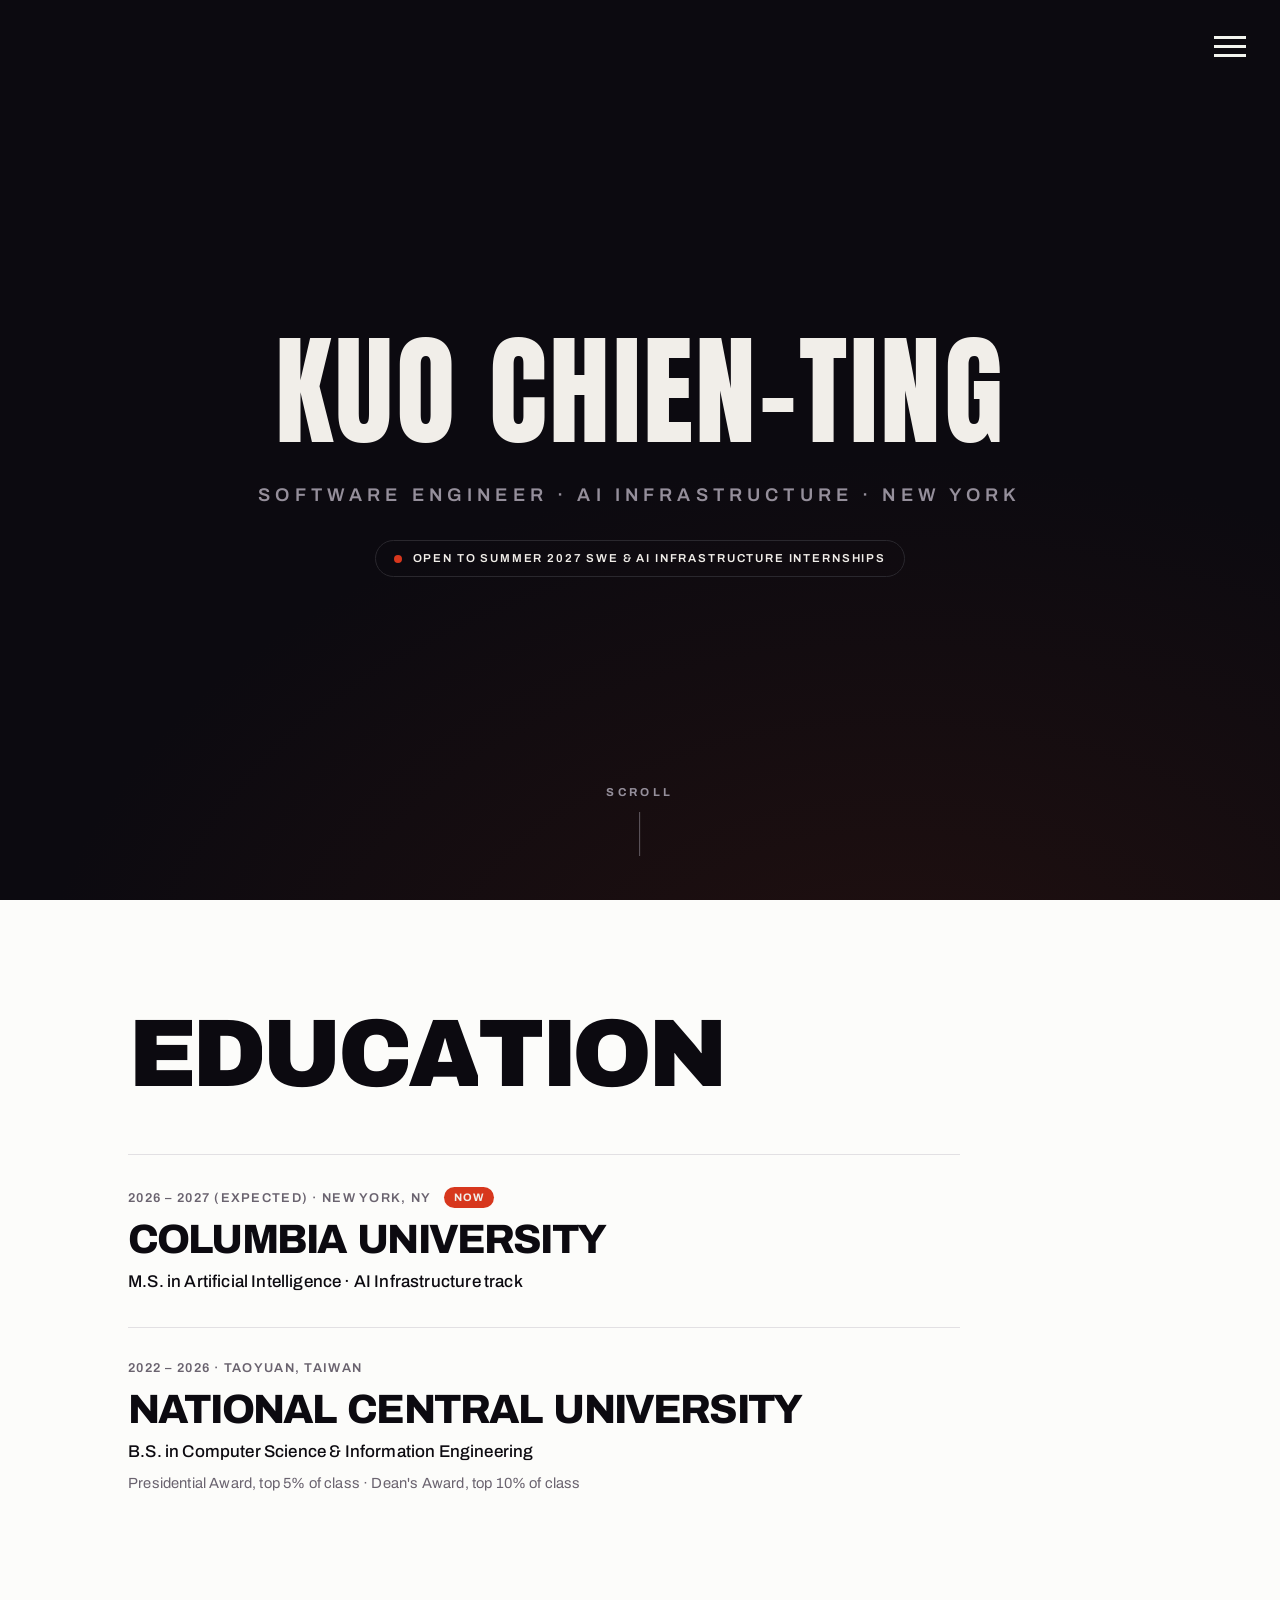
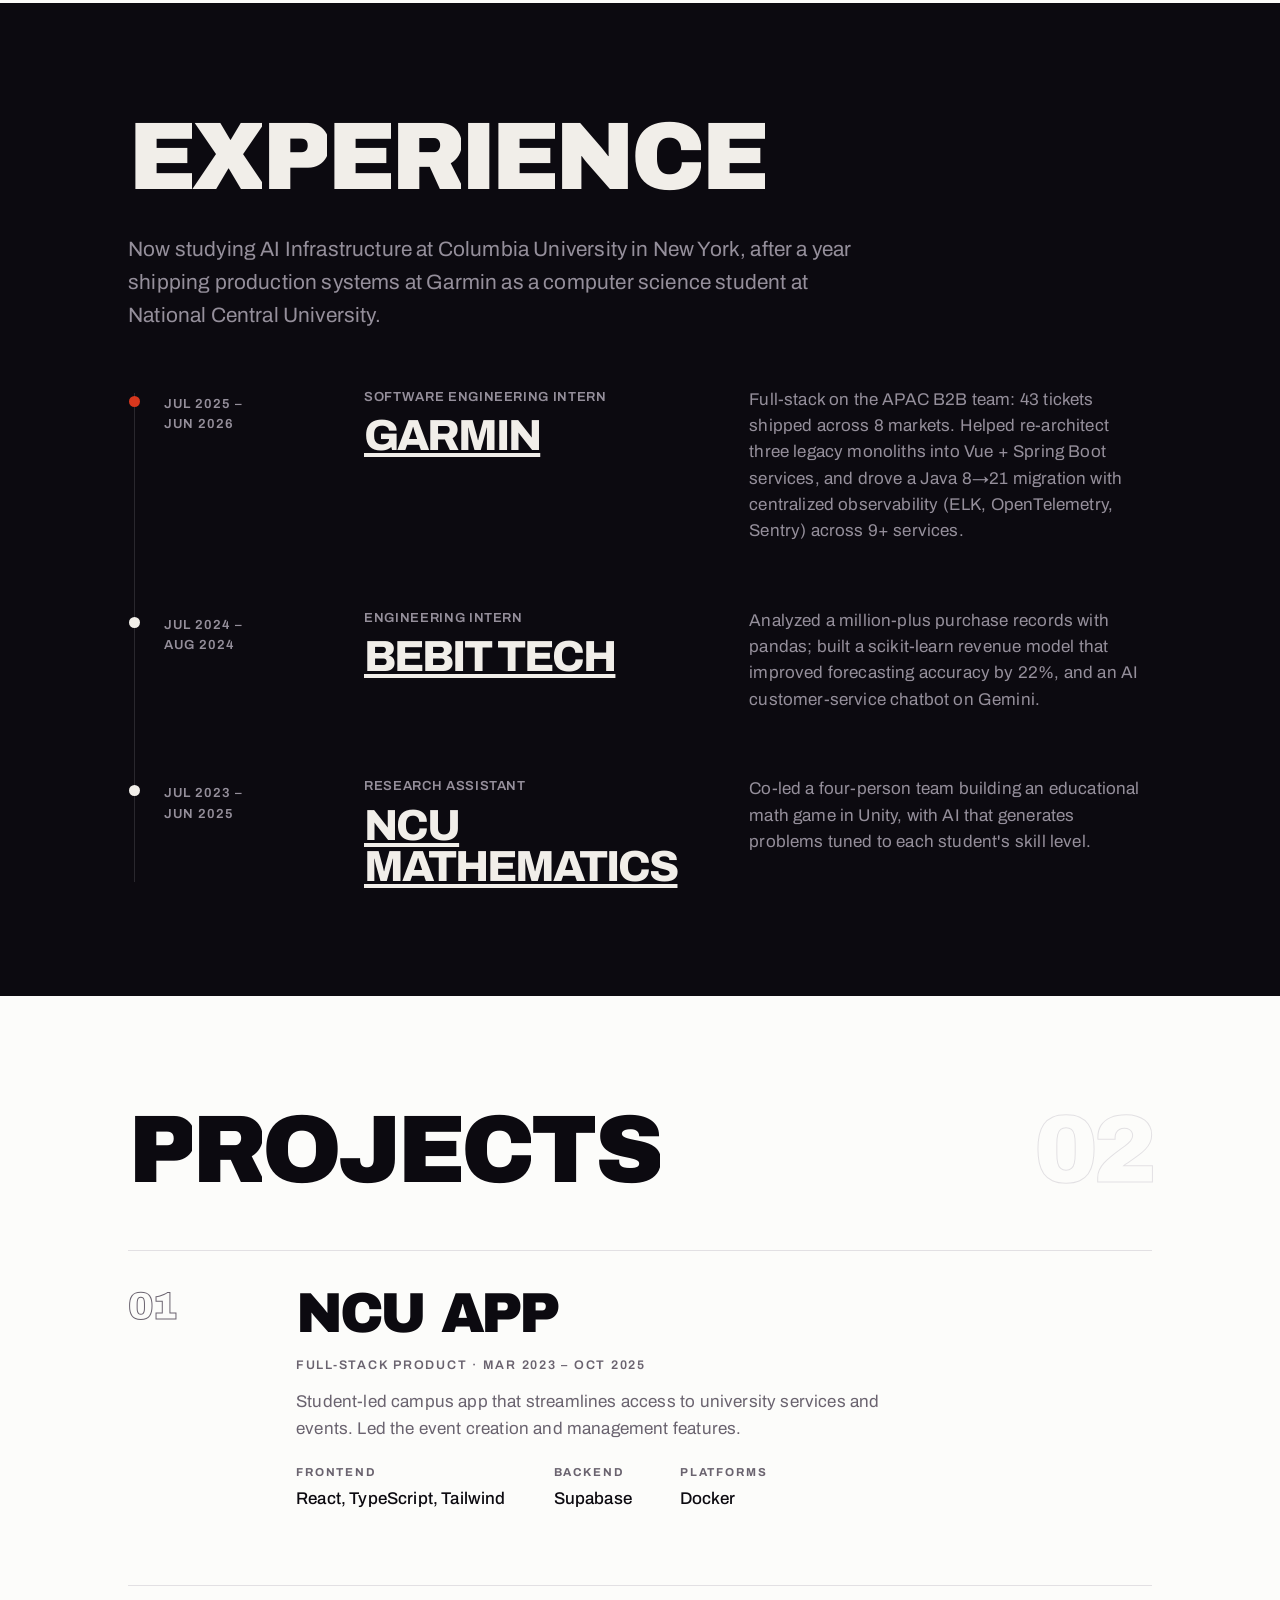
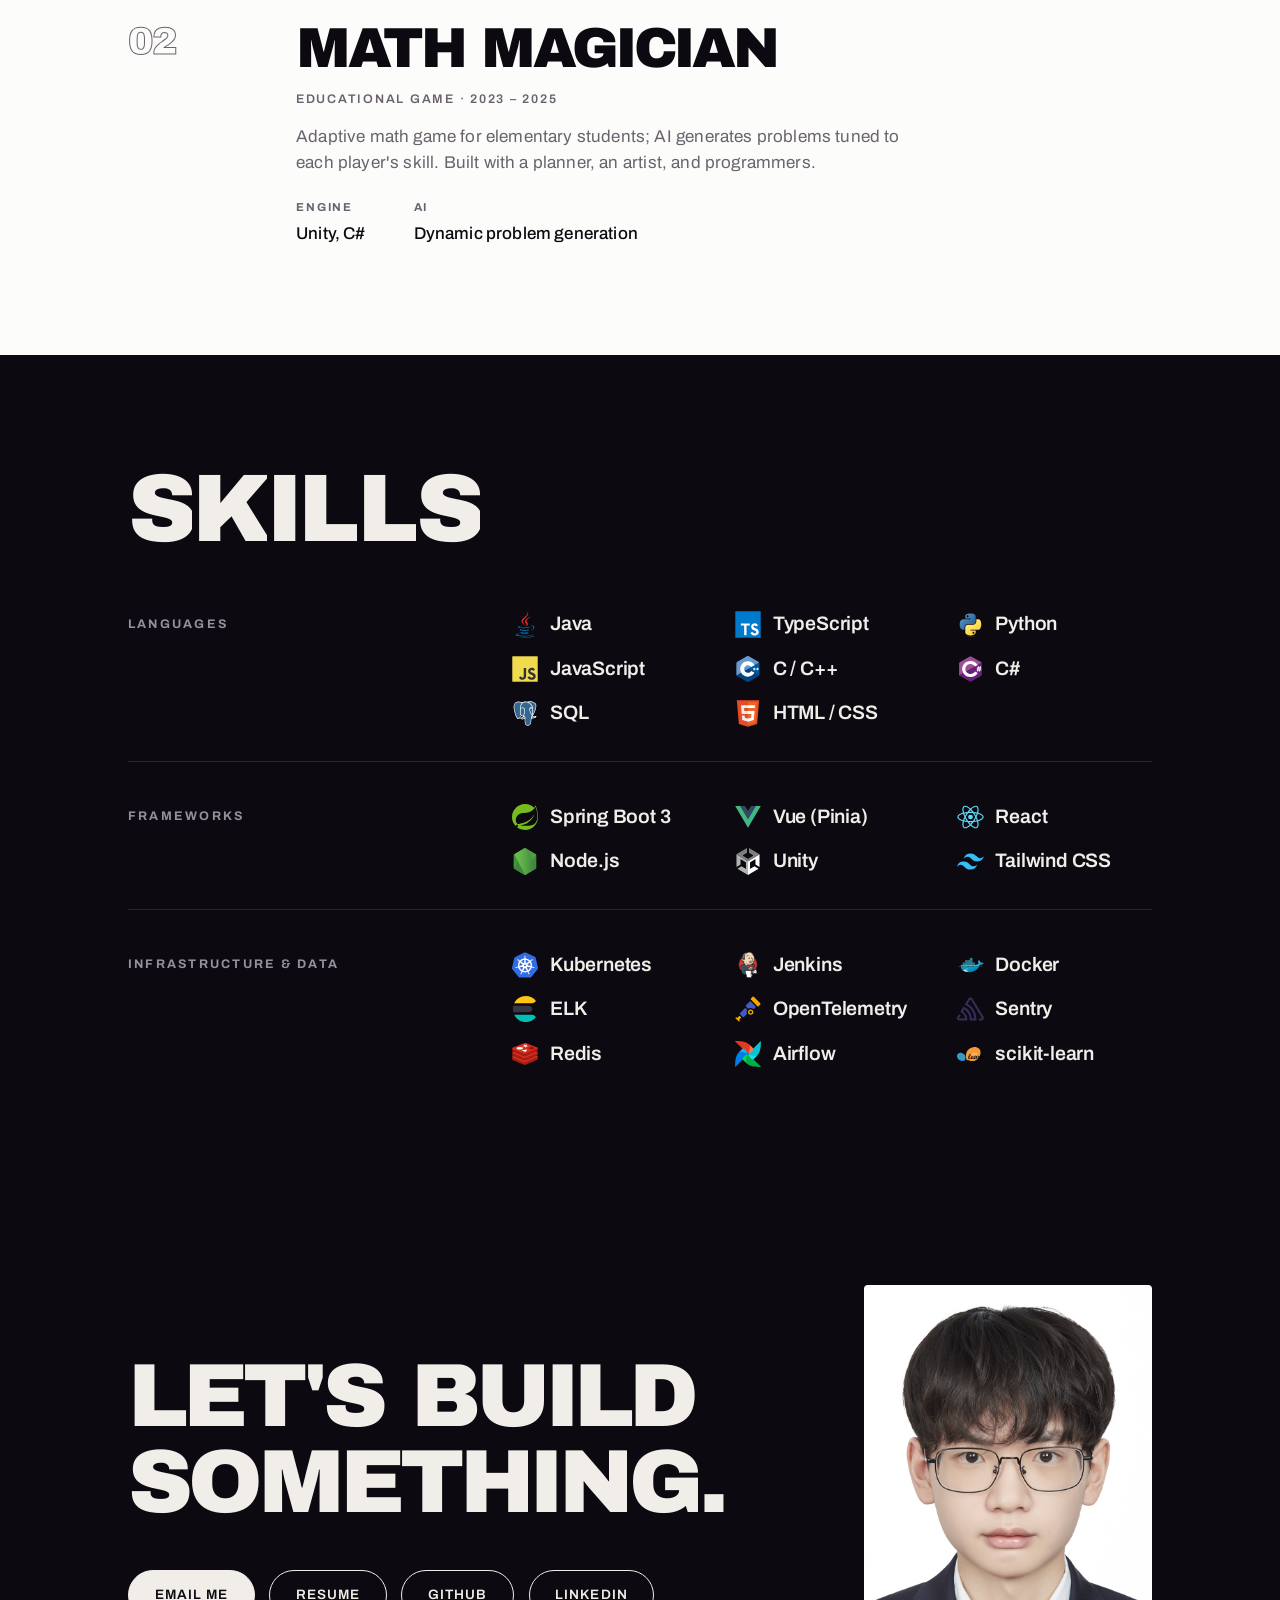
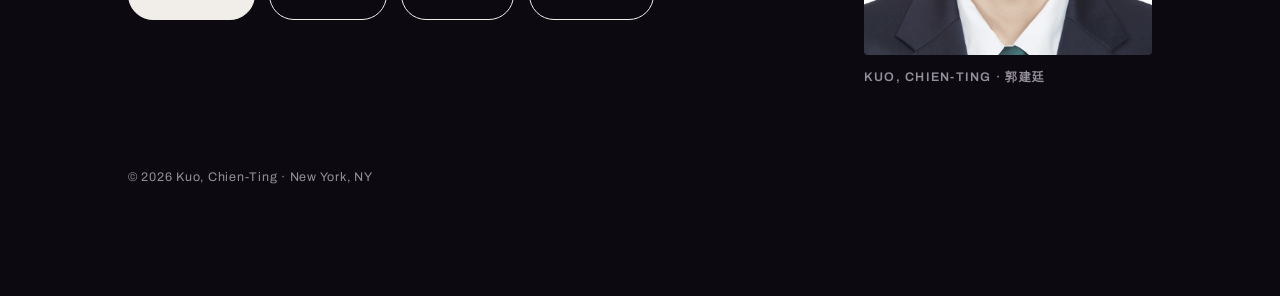
==== commit 690aa2e5: "NCU APP ended Oct 2025 Updated the project date from "Present" to "Mar 2023 – Oct 2025" in both the " ====
--- a/index.html
+++ b/index.html
@@ -132,7 +132,7 @@
           <span class="project-number" aria-hidden="true">01</span>
           <div class="project-main">
             <h3><a href="https://github.com/NCUAppTeam/NCU-App" target="_blank" rel="noopener">NCU APP</a></h3>
-            <p class="project-meta">Full-Stack Product &middot; Mar 2023 &ndash; Present</p>
+            <p class="project-meta">Full-Stack Product &middot; Mar 2023 &ndash; Oct 2025</p>
             <p class="project-summary">Student-led campus app that streamlines access to university services and events. Led the event creation and management features.</p>
             <dl class="project-stack">
               <div><dt>Frontend</dt><dd>React, TypeScript, Tailwind</dd></div>
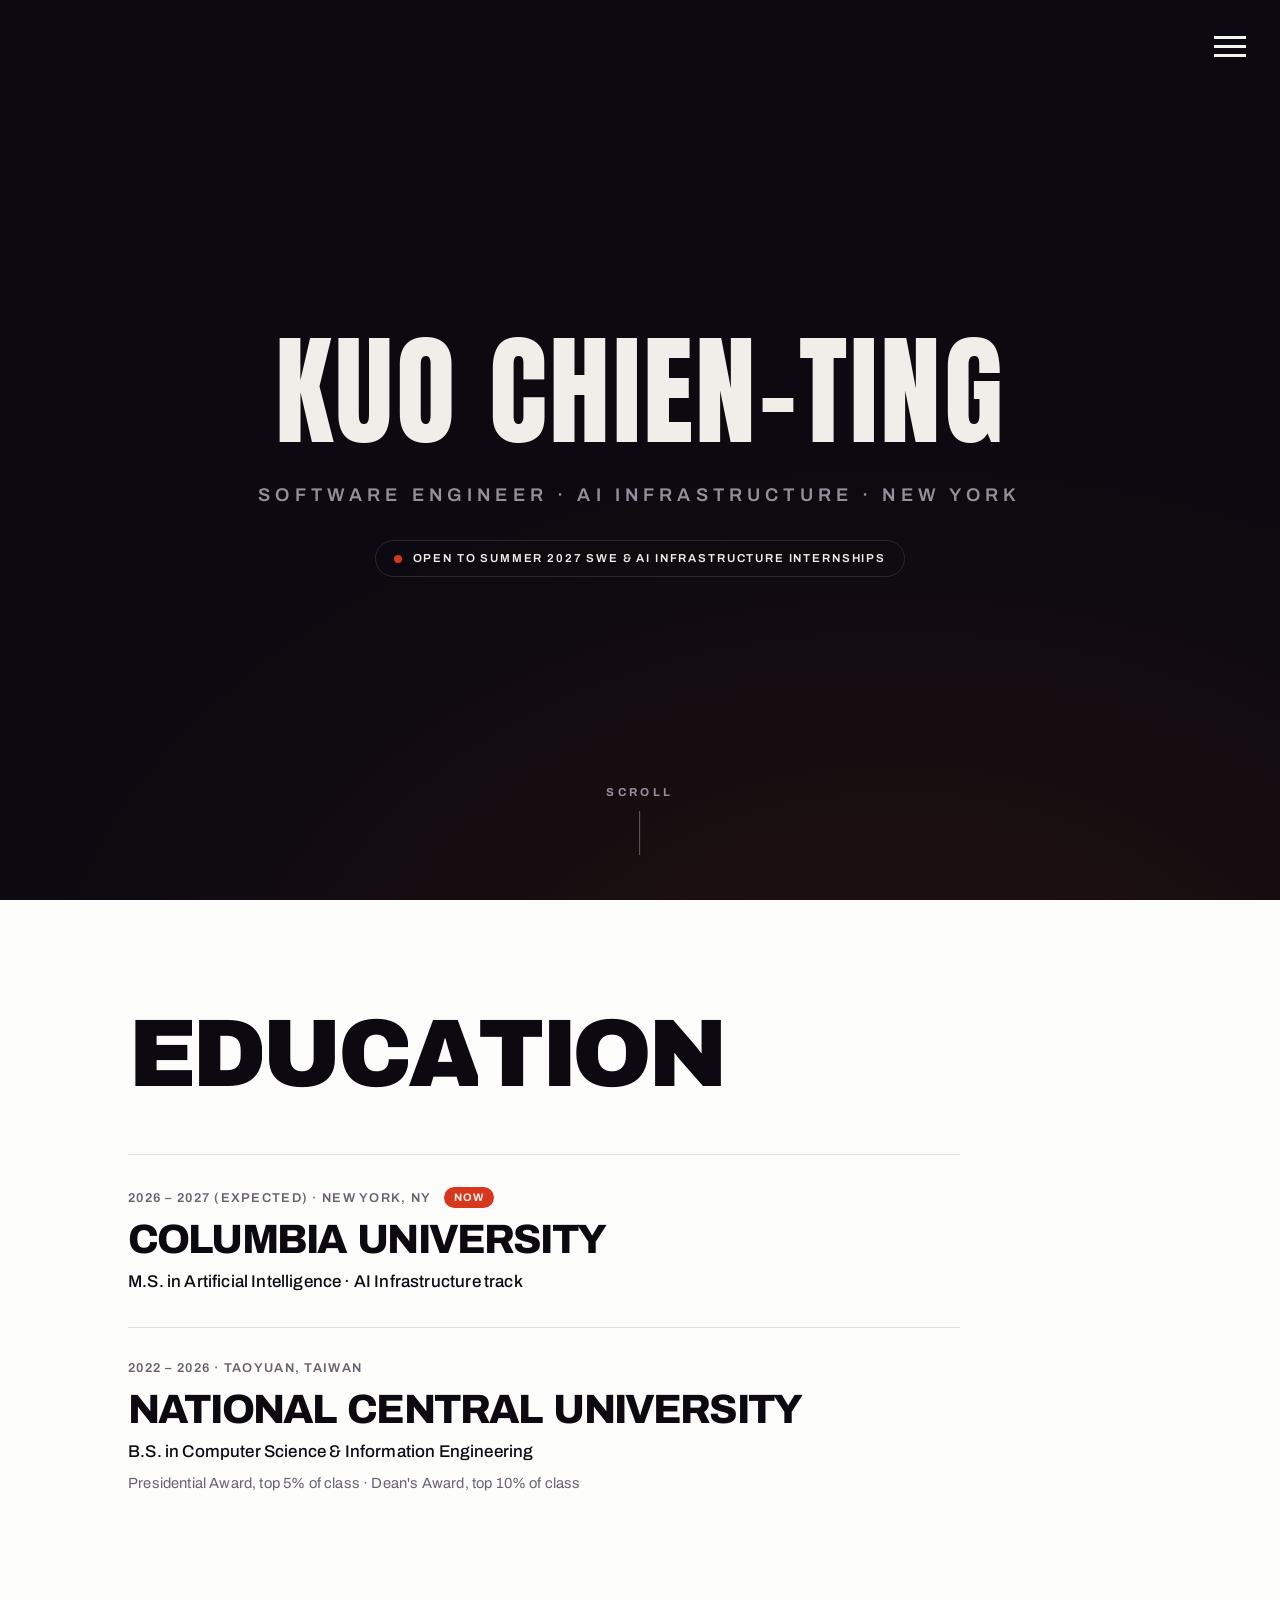
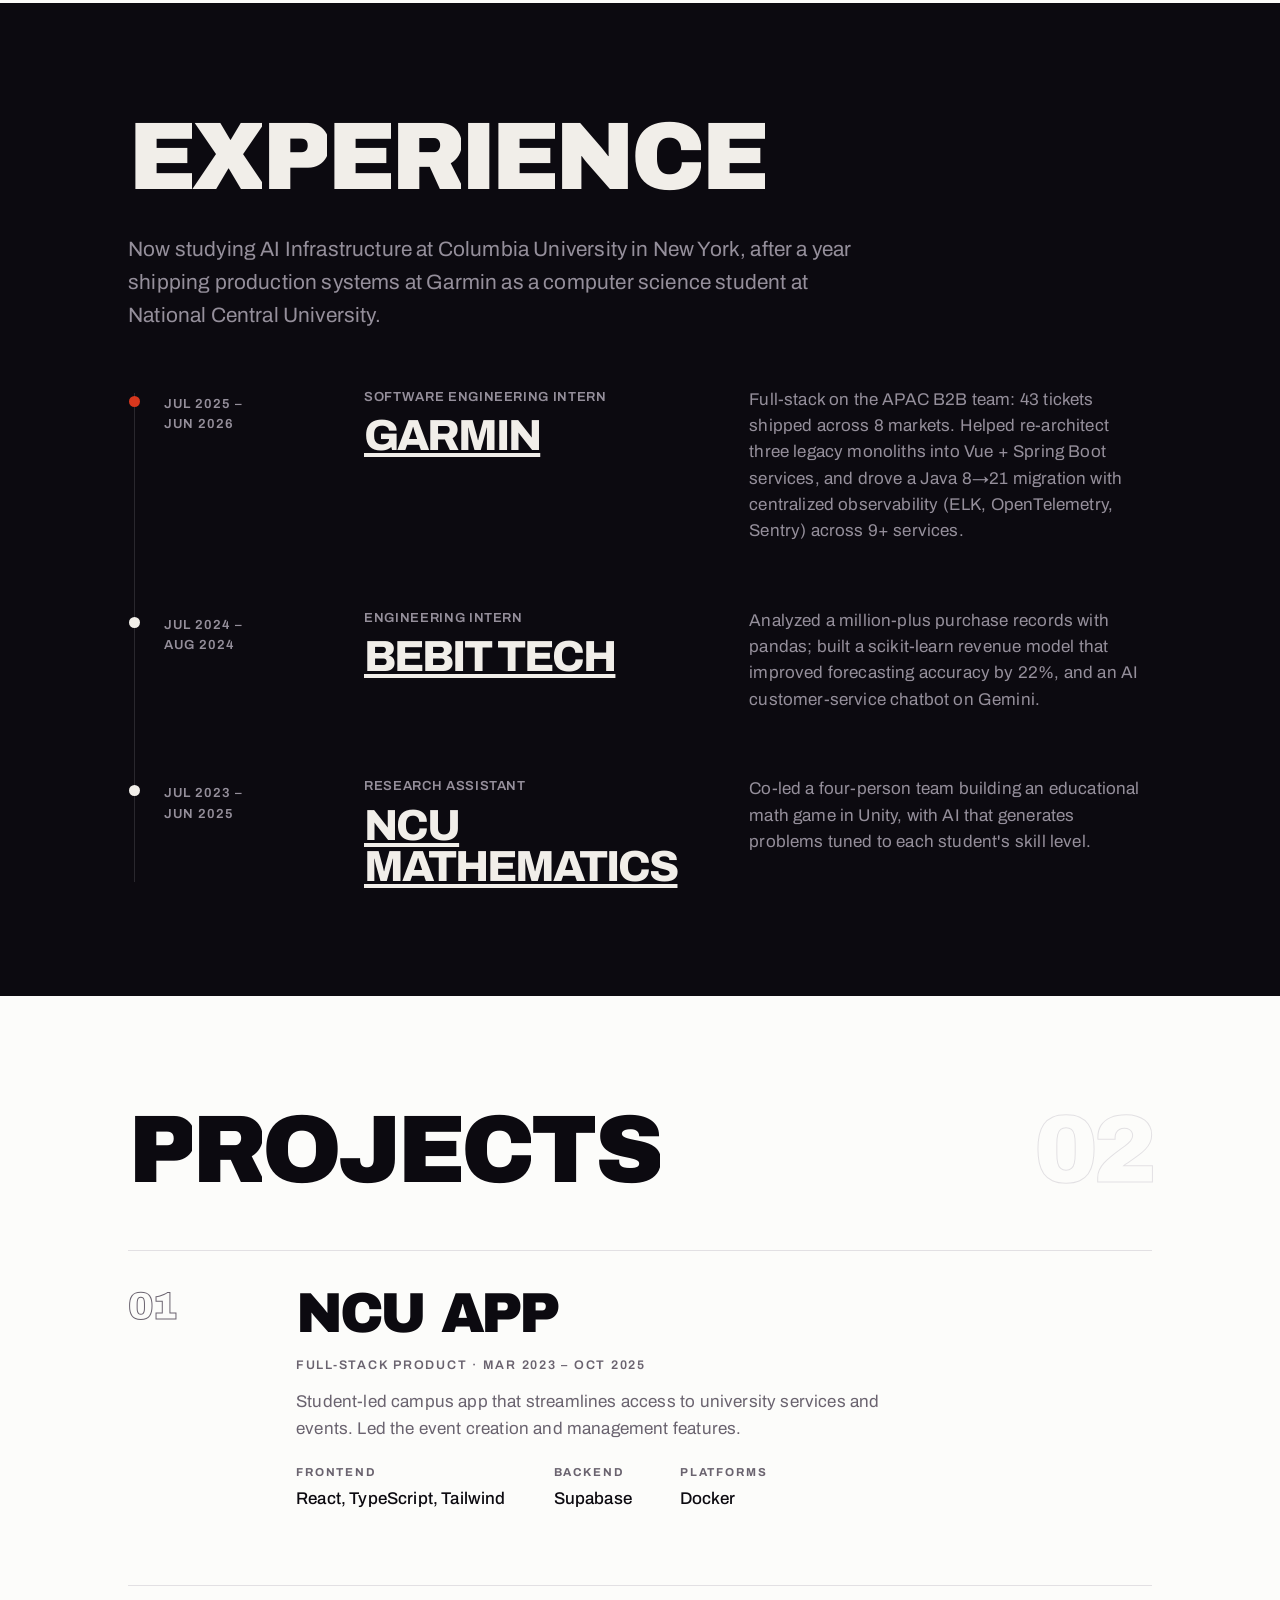
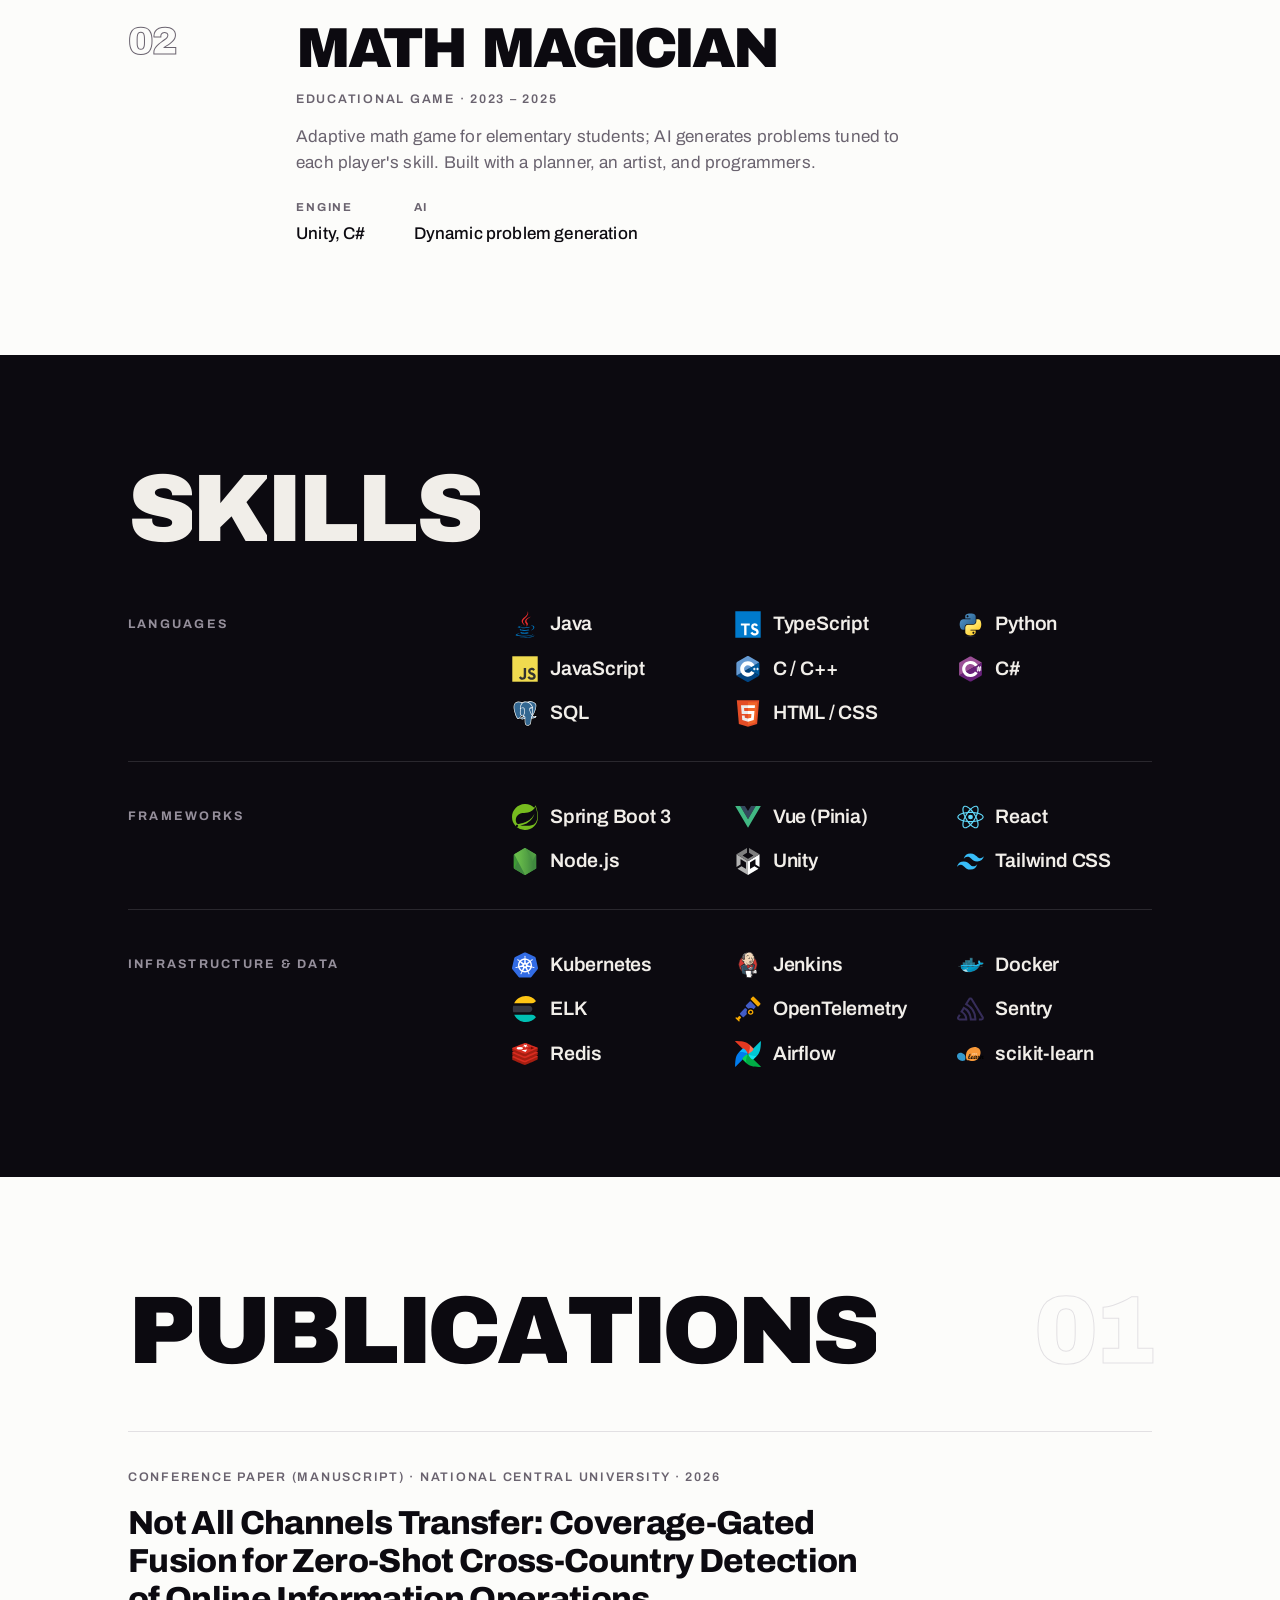
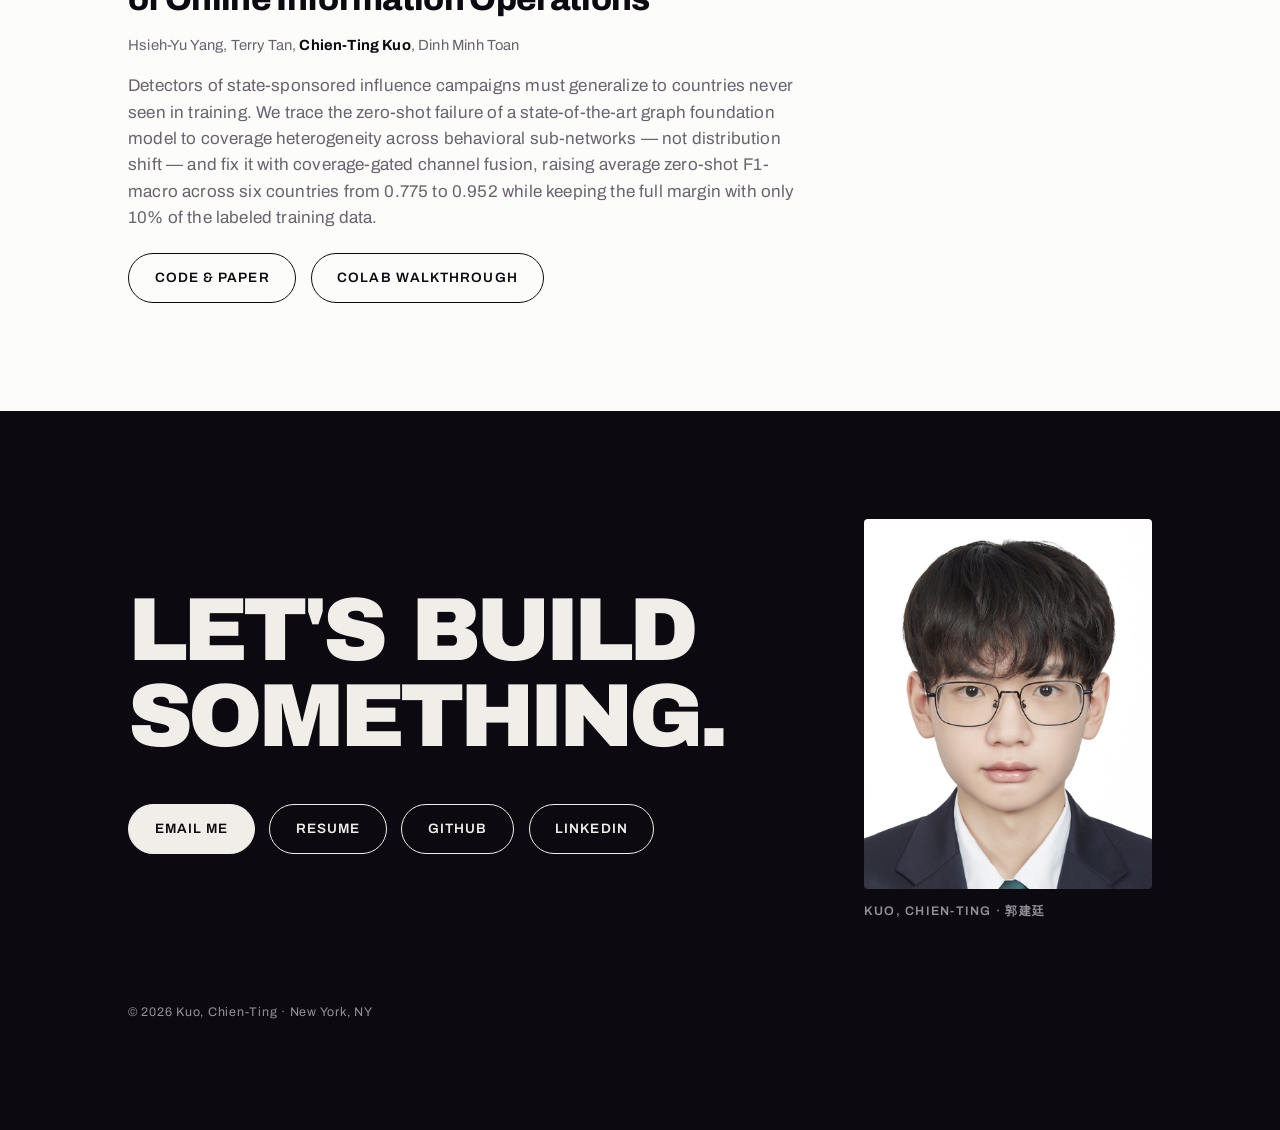
==== commit 06ce253f: "feat: add Publications section with CS-DFA paper Add a light Publications section between Skills and" ====
--- a/index.html
+++ b/index.html
@@ -38,6 +38,7 @@
       <a href="#experience">Experience</a>
       <a href="#projects">Projects</a>
       <a href="#skills">Skills</a>
+      <a href="#publications">Publications</a>
       <!-- Writing section hidden until there are real posts to show; see commented-out section below -->
       <a href="#contact">Contact</a>
     </nav>
@@ -204,6 +205,29 @@
     </div>
   </section>
 
+  <!-- ============ PUBLICATIONS ============ -->
+  <section class="section" id="publications">
+    <div class="section-inner">
+      <div class="projects-header">
+        <h2 class="section-title reveal" data-roll>Publications</h2>
+        <span class="projects-count" aria-hidden="true">01</span>
+      </div>
+
+      <ol class="pubs-list">
+        <li class="pub reveal">
+          <p class="pub-meta">Conference Paper (Manuscript) &middot; National Central University &middot; 2026</p>
+          <h3 class="pub-title">Not All Channels Transfer: Coverage-Gated Fusion for Zero-Shot Cross-Country Detection of Online Information Operations</h3>
+          <p class="pub-authors">Hsieh-Yu Yang, Terry Tan, <strong>Chien-Ting Kuo</strong>, Dinh Minh Toan</p>
+          <p class="pub-summary">Detectors of state-sponsored influence campaigns must generalize to countries never seen in training. We trace the zero-shot failure of a state-of-the-art graph foundation model to coverage heterogeneity across behavioral sub-networks &mdash; not distribution shift &mdash; and fix it with coverage-gated channel fusion, raising average zero-shot F1-macro across six countries from 0.775 to 0.952 while keeping the full margin with only 10% of the labeled training data.</p>
+          <div class="pub-links">
+            <a class="button" href="https://github.com/NelsonKCT/SMM_Final_Project" target="_blank" rel="noopener">Code &amp; Paper</a>
+            <a class="button" href="https://colab.research.google.com/drive/1MyJvyczQWwc6FRyL0XowibPzym9J1CIn" target="_blank" rel="noopener">Colab Walkthrough</a>
+          </div>
+        </li>
+      </ol>
+    </div>
+  </section>
+
   <!-- ============ WRITING ============
        Section removed for now; add it back once there are real posts to
        link. Reuse the .writing-list / .writing-item / .article-* styles
--- a/css/style.css
+++ b/css/style.css
@@ -625,6 +625,53 @@
 .project-stack dd { color: var(--ink); font-weight: 500; }
 
 /* ==========================================================================
+   Publications
+   ========================================================================== */
+
+.pubs-list {
+  list-style: none;
+  display: grid;
+  gap: clamp(2.5rem, 6vh, 4rem);
+}
+
+.pub {
+  display: grid;
+  gap: 1rem;
+  justify-items: start;
+  border-top: 1px solid var(--border);
+  padding-top: clamp(1.75rem, 4vh, 2.75rem);
+}
+
+.pub-meta {
+  font-size: 0.78rem;
+  font-weight: 600;
+  letter-spacing: 0.14em;
+  text-transform: uppercase;
+}
+
+.pub-title {
+  color: var(--ink);
+  font-weight: 800;
+  font-size: clamp(1.35rem, 2.6vw, 2.1rem);
+  line-height: 1.15;
+  letter-spacing: -0.02em;
+  max-width: 46rem;
+}
+
+.pub-authors { font-size: 0.92rem; }
+
+.pub-authors strong { color: var(--ink); font-weight: 700; }
+
+.pub-summary { max-width: 42rem; }
+
+.pub-links {
+  display: flex;
+  flex-wrap: wrap;
+  gap: 0.9rem;
+  margin-top: 0.35rem;
+}
+
+/* ==========================================================================
    Contact
    ========================================================================== */
 
